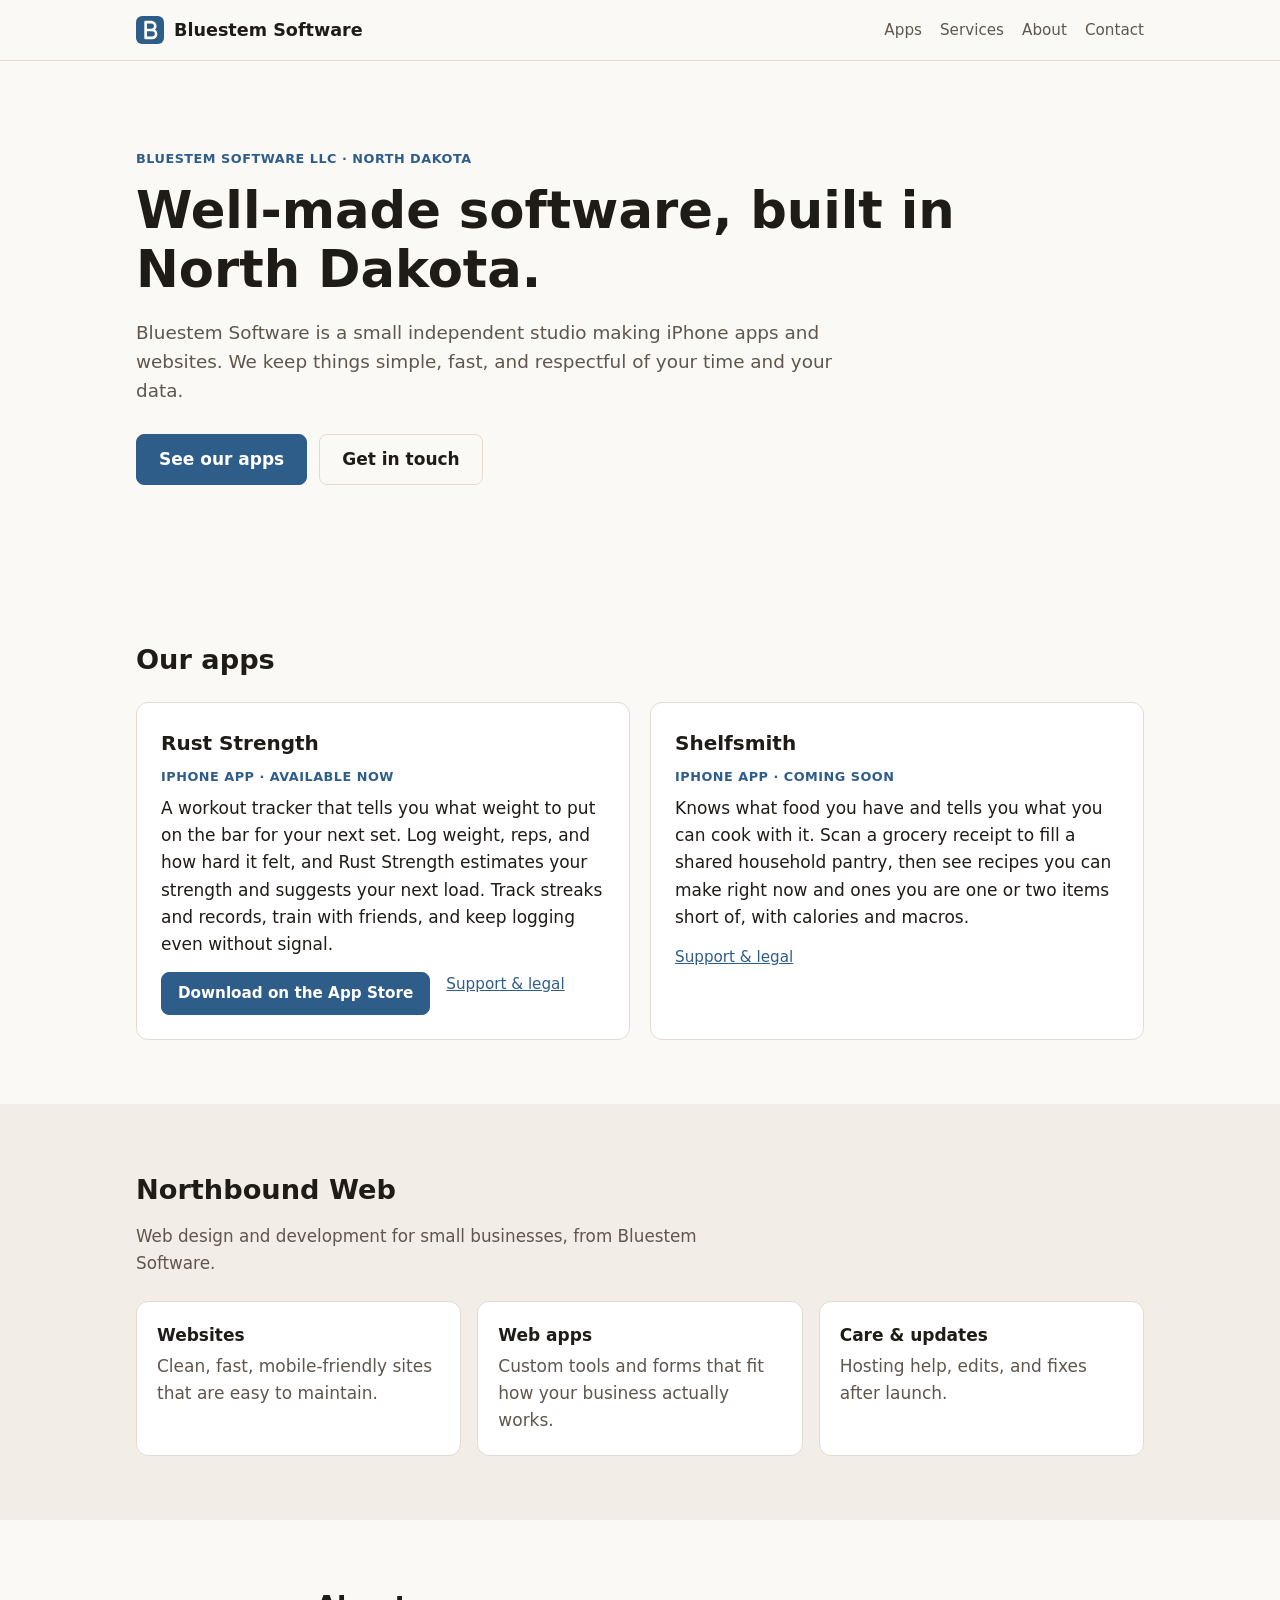
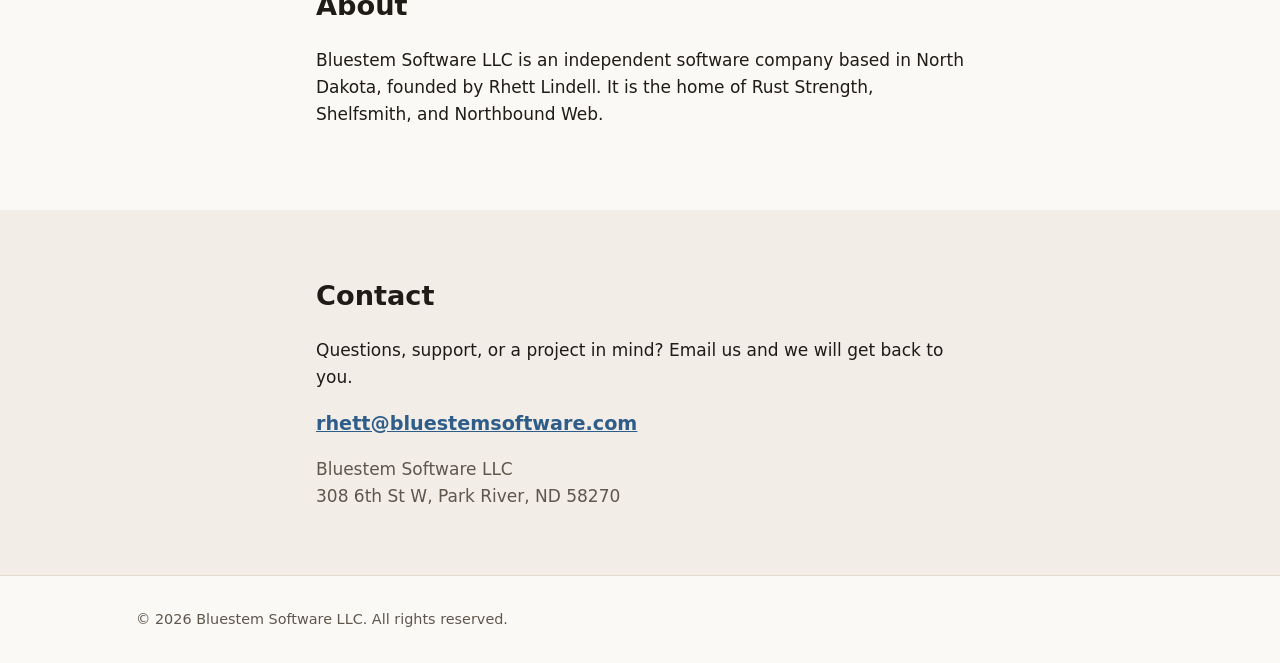
==== index.html @ 9dc3b419 "Correct ZIP code to 58270 Co-Authored-By: Claude Sonnet 5.5 <noreply@anthropic.com>" ====
<!doctype html>
<html lang="en">
<head>
  <meta charset="utf-8">
  <meta name="viewport" content="width=device-width, initial-scale=1">
  <title>Bluestem Software</title>
  <meta name="description" content="Bluestem Software LLC builds apps and web experiences: Rust Strength, Shelfsmith, and Northbound Web.">
  <link rel="icon" href="favicon.svg" type="image/svg+xml">
  <link rel="stylesheet" href="styles.css">
</head>
<body>
  <header class="site-header">
    <div class="wrap bar">
      <a class="brand" href="#top" aria-label="Bluestem Software home">
        <img src="favicon.svg" alt="" width="28" height="28">
        <span>Bluestem Software</span>
      </a>
      <nav aria-label="Primary">
        <a href="#apps">Apps</a>
        <a href="#services">Services</a>
        <a href="#about">About</a>
        <a href="#contact">Contact</a>
      </nav>
    </div>
  </header>

  <main id="top">
    <section class="hero">
      <div class="wrap">
        <p class="eyebrow">Bluestem Software LLC &middot; North Dakota</p>
        <h1>Well-made software, built in North Dakota.</h1>
        <p class="lead">Bluestem Software is a small independent studio making iPhone apps and websites. We keep things simple, fast, and respectful of your time and your data.</p>
        <p class="cta">
          <a class="btn primary" href="#apps">See our apps</a>
          <a class="btn" href="#contact">Get in touch</a>
        </p>
      </div>
    </section>

    <section id="apps" class="section">
      <div class="wrap">
        <h2>Our apps</h2>
        <div class="cards">
          <article class="card">
            <h3>Rust Strength</h3>
            <p class="tag">iPhone app &middot; Available now</p>
            <p>A workout tracker that tells you what weight to put on the bar for your next set. Log weight, reps, and how hard it felt, and Rust Strength estimates your strength and suggests your next load. Track streaks and records, train with friends, and keep logging even without signal.</p>
            <ul class="links">
              <li><a class="btn primary" href="https://apps.apple.com/us/app/rust-strength/id6811736131">Download on the App Store</a></li>
              <li><a href="https://lindellrhett-gif.github.io/rust-strength/">Support &amp; legal</a></li>
            </ul>
          </article>
          <article class="card">
            <h3>Shelfsmith</h3>
            <p class="tag">iPhone app &middot; Coming soon</p>
            <p>Knows what food you have and tells you what you can cook with it. Scan a grocery receipt to fill a shared household pantry, then see recipes you can make right now and ones you are one or two items short of, with calories and macros.</p>
            <ul class="links">
              <li><a href="https://lindellrhett-gif.github.io/shelfsmith/site/">Support &amp; legal</a></li>
            </ul>
          </article>
        </div>
      </div>
    </section>

    <section id="services" class="section alt">
      <div class="wrap">
        <h2>Northbound Web</h2>
        <p class="lead small">Web design and development for small businesses, from Bluestem Software.</p>
        <ul class="features">
          <li><strong>Websites</strong> Clean, fast, mobile-friendly sites that are easy to maintain.</li>
          <li><strong>Web apps</strong> Custom tools and forms that fit how your business actually works.</li>
          <li><strong>Care &amp; updates</strong> Hosting help, edits, and fixes after launch.</li>
        </ul>
      </div>
    </section>

    <section id="about" class="section">
      <div class="wrap narrow">
        <h2>About</h2>
        <p>Bluestem Software LLC is an independent software company based in North Dakota, founded by Rhett Lindell. It is the home of Rust Strength, Shelfsmith, and Northbound Web.</p>
      </div>
    </section>

    <section id="contact" class="section alt">
      <div class="wrap narrow">
        <h2>Contact</h2>
        <p>Questions, support, or a project in mind? Email us and we will get back to you.</p>
        <p><a class="mail" href="mailto:rhett@bluestemsoftware.com">rhett@bluestemsoftware.com</a></p>
        <address>Bluestem Software LLC<br>308 6th St W, Park River, ND 58270</address>
      </div>
    </section>
  </main>

  <footer class="site-footer">
    <div class="wrap">
      <p>&copy; <span id="year">2026</span> Bluestem Software LLC. All rights reserved.</p>
    </div>
  </footer>
  <script>document.getElementById('year').textContent = new Date().getFullYear();</script>
</body>
</html>
---- styles.css ----
:root {
  --bg: #fbf9f6;
  --bg-alt: #f2ede6;
  --text: #1f1b17;
  --muted: #5f564d;
  --accent: #2f5d8a;
  --accent-dark: #1f4468;
  --card: #ffffff;
  --border: #e3dbd0;
}
@media (prefers-color-scheme: dark) {
  :root {
    --bg: #15120f;
    --bg-alt: #1d1915;
    --text: #f1ebe3;
    --muted: #b3a89b;
    --accent: #6fa8dc;
    --accent-dark: #9cc3ea;
    --card: #221d18;
    --border: #3a322a;
  }
}

* { box-sizing: border-box; }
html { scroll-behavior: smooth; }
body {
  margin: 0;
  background: var(--bg);
  color: var(--text);
  font: 17px/1.6 system-ui, -apple-system, "Segoe UI", Roboto, sans-serif;
}
a { color: var(--accent); }
a:hover { color: var(--accent-dark); }
.wrap { max-width: 1040px; margin: 0 auto; padding: 0 16px; }
.narrow { max-width: 680px; }

.site-header {
  position: sticky; top: 0; z-index: 10;
  background: var(--bg); border-bottom: 1px solid var(--border);
}
.bar { display: flex; align-items: center; justify-content: space-between; min-height: 60px; gap: 12px; flex-wrap: wrap; }
.brand { display: flex; align-items: center; gap: 10px; font-weight: 700; font-size: 1.1rem; color: var(--text); text-decoration: none; }
nav { display: flex; gap: 18px; }
nav a { color: var(--muted); text-decoration: none; font-size: 0.95rem; }
nav a:hover { color: var(--accent); }

.hero { padding: 88px 0 72px; }
.eyebrow { color: var(--accent); font-weight: 600; letter-spacing: 0.04em; text-transform: uppercase; font-size: 0.8rem; margin: 0 0 12px; }
h1 { font-size: clamp(2rem, 5vw, 3.2rem); line-height: 1.15; margin: 0 0 18px; max-width: 18em; }
h2 { font-size: 1.7rem; margin: 0 0 20px; }
h3 { margin: 0; font-size: 1.25rem; }
.lead { font-size: 1.15rem; color: var(--muted); max-width: 38em; }
.lead.small { font-size: 1.05rem; margin-top: -8px; }
.cta { margin-top: 28px; display: flex; gap: 12px; flex-wrap: wrap; }
.btn {
  display: inline-block; padding: 11px 22px; border-radius: 8px;
  border: 1px solid var(--border); color: var(--text); text-decoration: none; font-weight: 600;
}
.btn:hover { border-color: var(--accent); color: var(--accent); }
.btn.primary { background: var(--accent); border-color: var(--accent); color: #fff; }
.btn.primary:hover { background: var(--accent-dark); border-color: var(--accent-dark); color: #fff; }

.section { padding: 64px 0; }
.section.alt { background: var(--bg-alt); }

.cards { display: grid; gap: 20px; grid-template-columns: repeat(auto-fit, minmax(min(280px, 100%), 1fr)); }
.card { background: var(--card); border: 1px solid var(--border); border-radius: 12px; padding: 24px; }
.card p { margin: 8px 0; }
.tag { color: var(--accent); font-size: 0.8rem; font-weight: 600; text-transform: uppercase; letter-spacing: 0.04em; }
.links { list-style: none; padding: 0; margin: 14px 0 0; display: flex; gap: 16px; flex-wrap: wrap; font-size: 0.95rem; }

.features { list-style: none; padding: 0; margin: 24px 0 0; display: grid; gap: 16px; grid-template-columns: repeat(auto-fit, minmax(min(240px, 100%), 1fr)); }
.features li { background: var(--card); border: 1px solid var(--border); border-radius: 12px; padding: 20px; color: var(--muted); }
.features strong { display: block; color: var(--text); margin-bottom: 4px; }

.mail { font-size: 1.2rem; font-weight: 600; }
address { font-style: normal; color: var(--muted); margin-top: 16px; }

.site-footer { border-top: 1px solid var(--border); padding: 28px 0; color: var(--muted); font-size: 0.9rem; }
.site-footer p { margin: 4px 0; }

@media (max-width: 520px) {
  .hero { padding: 56px 0 48px; }
  .section { padding: 48px 0; }
  nav { gap: 14px; }
}

.links .btn { padding: 8px 16px; font-size: 0.95rem; }
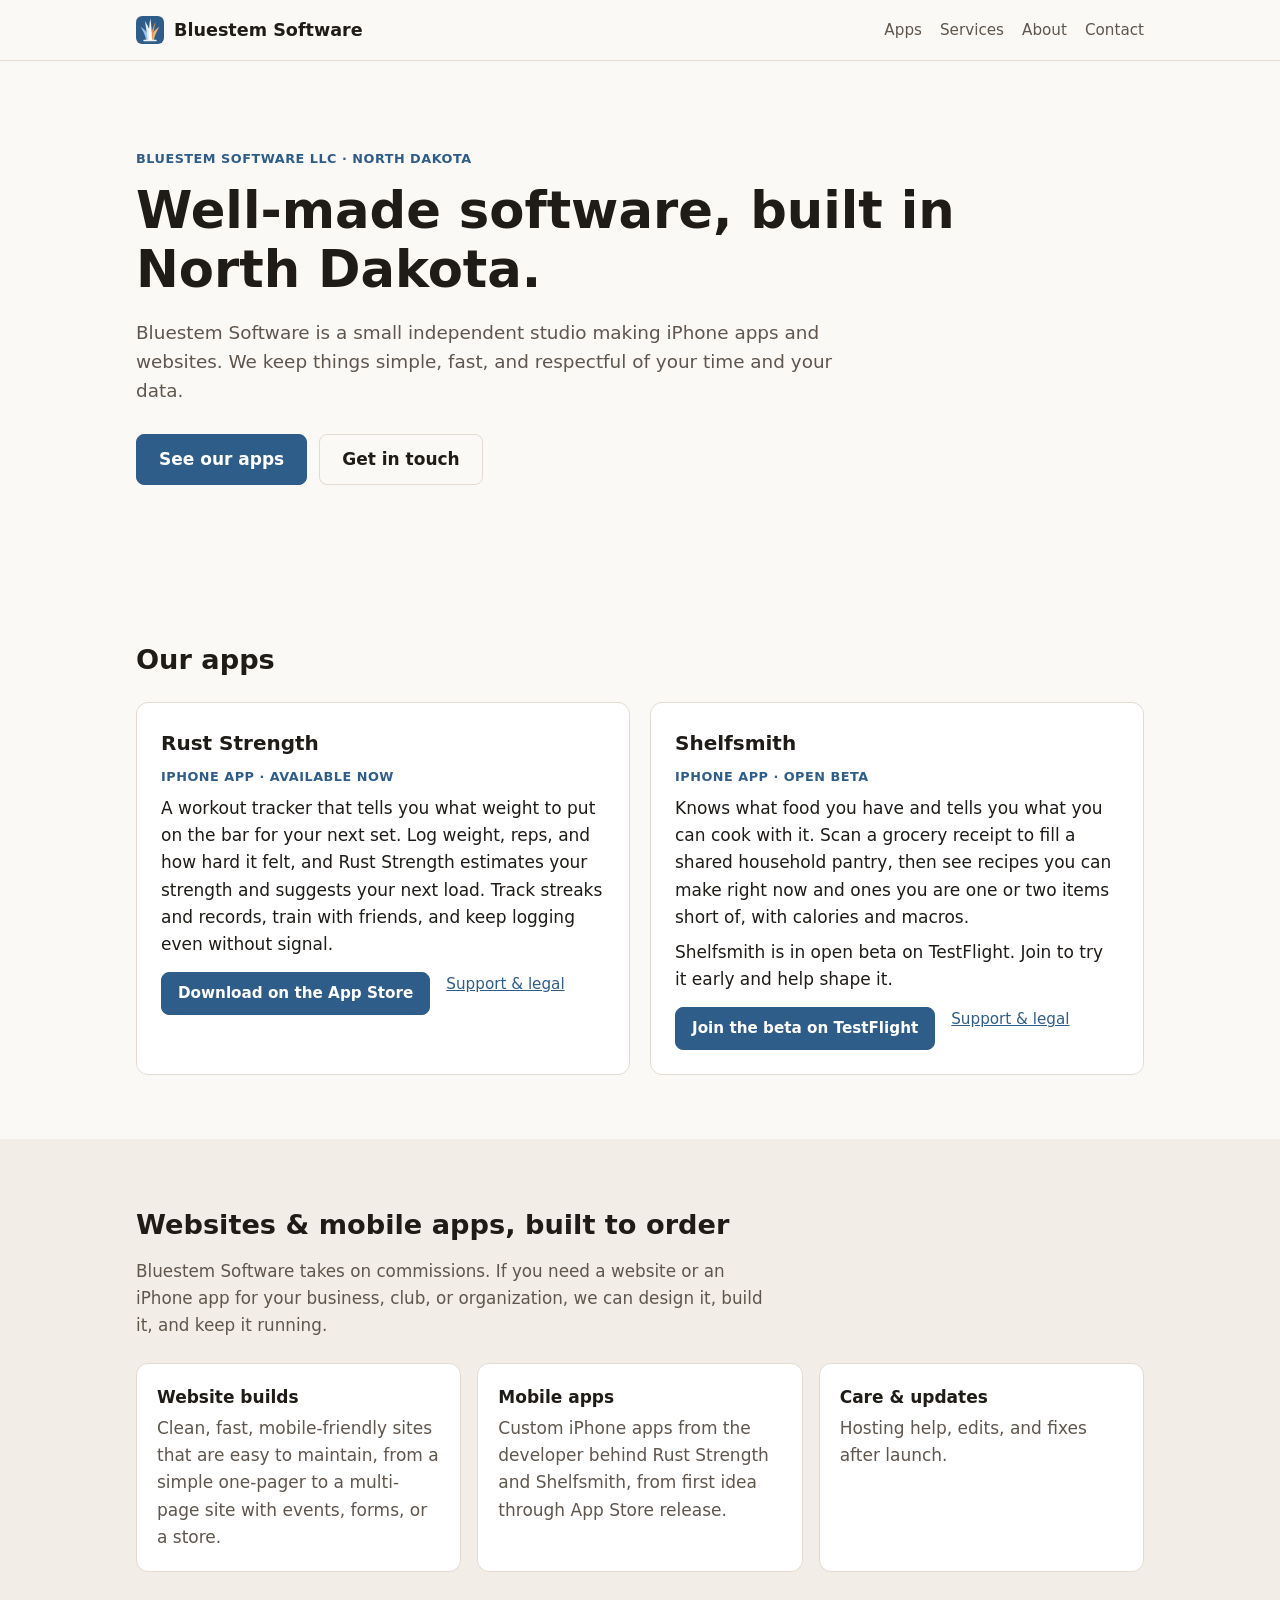
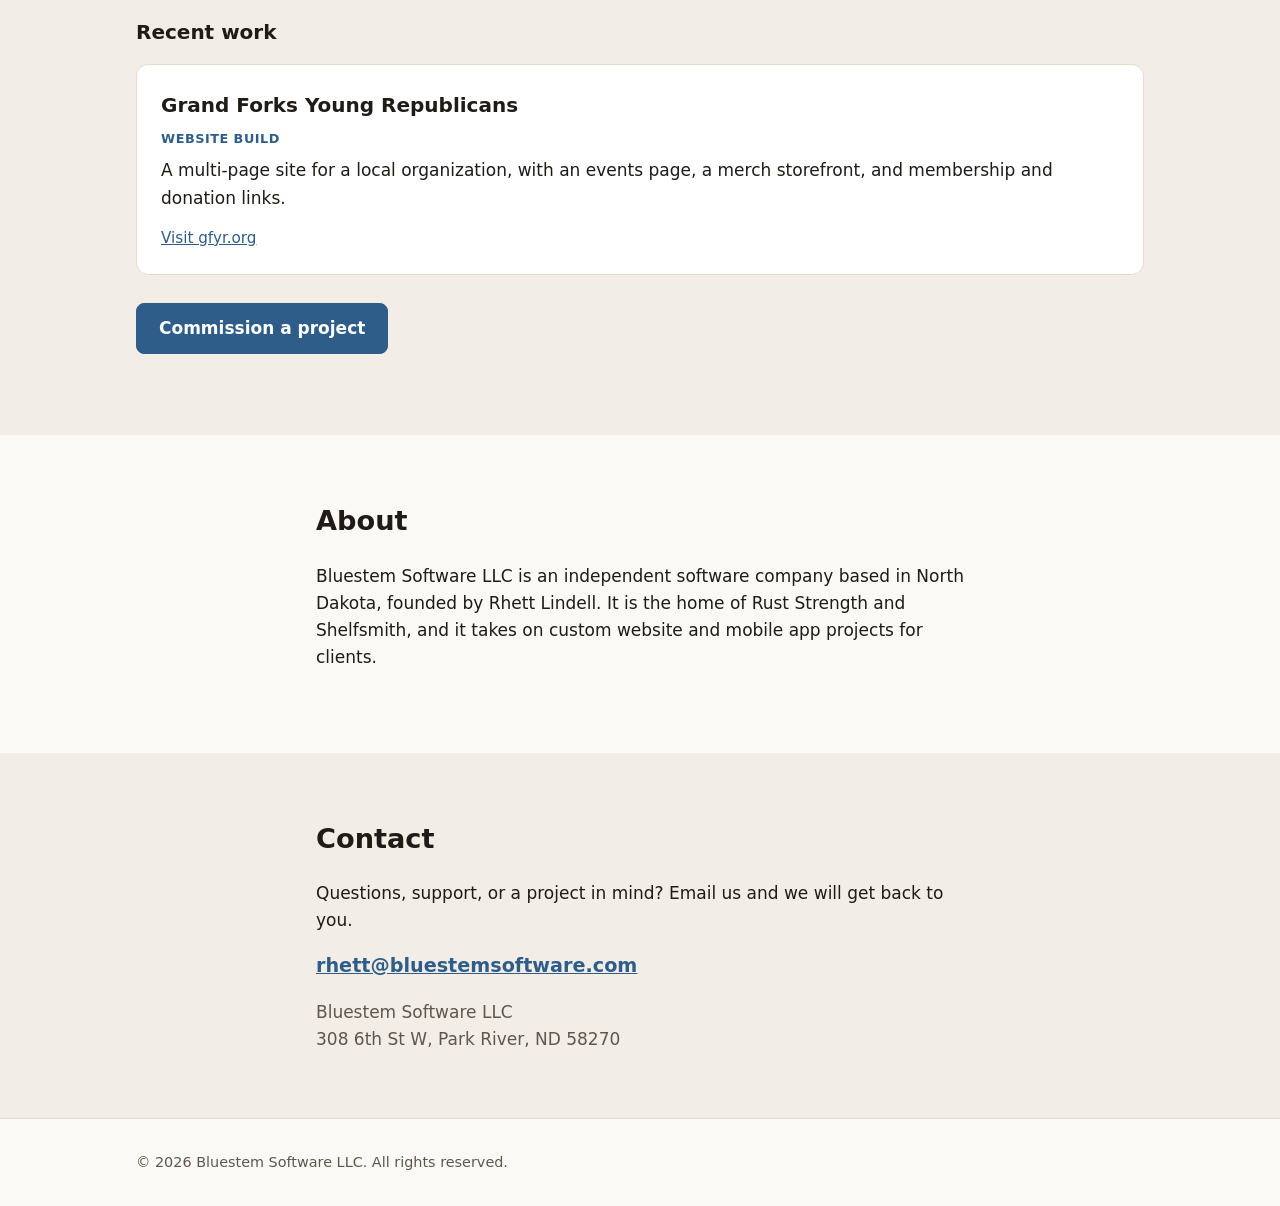
==== commit d9810291: "Add Shelfsmith TestFlight link, replace Northbound Web with website/app commission section" ====
--- a/index.html
+++ b/index.html
@@ -4,7 +4,7 @@
   <meta charset="utf-8">
   <meta name="viewport" content="width=device-width, initial-scale=1">
   <title>Bluestem Software</title>
-  <meta name="description" content="Bluestem Software LLC builds apps and web experiences: Rust Strength, Shelfsmith, and Northbound Web.">
+  <meta name="description" content="Bluestem Software LLC builds iPhone apps and websites: Rust Strength, Shelfsmith, and custom websites and mobile apps for clients.">
   <link rel="icon" href="favicon.svg" type="image/svg+xml">
   <link rel="stylesheet" href="styles.css">
 </head>
@@ -52,9 +52,11 @@
           </article>
           <article class="card">
             <h3>Shelfsmith</h3>
-            <p class="tag">iPhone app &middot; Coming soon</p>
+            <p class="tag">iPhone app &middot; Open beta</p>
             <p>Knows what food you have and tells you what you can cook with it. Scan a grocery receipt to fill a shared household pantry, then see recipes you can make right now and ones you are one or two items short of, with calories and macros.</p>
+            <p>Shelfsmith is in open beta on TestFlight. Join to try it early and help shape it.</p>
             <ul class="links">
+              <li><a class="btn primary" href="https://testflight.apple.com/join/tEdnNdDY">Join the beta on TestFlight</a></li>
               <li><a href="https://lindellrhett-gif.github.io/shelfsmith/site/">Support &amp; legal</a></li>
             </ul>
           </article>
@@ -64,20 +66,34 @@
 
     <section id="services" class="section alt">
       <div class="wrap">
-        <h2>Northbound Web</h2>
-        <p class="lead small">Web design and development for small businesses, from Bluestem Software.</p>
+        <h2>Websites &amp; mobile apps, built to order</h2>
+        <p class="lead small">Bluestem Software takes on commissions. If you need a website or an iPhone app for your business, club, or organization, we can design it, build it, and keep it running.</p>
         <ul class="features">
-          <li><strong>Websites</strong> Clean, fast, mobile-friendly sites that are easy to maintain.</li>
-          <li><strong>Web apps</strong> Custom tools and forms that fit how your business actually works.</li>
+          <li><strong>Website builds</strong> Clean, fast, mobile-friendly sites that are easy to maintain, from a simple one-pager to a multi-page site with events, forms, or a store.</li>
+          <li><strong>Mobile apps</strong> Custom iPhone apps from the developer behind Rust Strength and Shelfsmith, from first idea through App Store release.</li>
           <li><strong>Care &amp; updates</strong> Hosting help, edits, and fixes after launch.</li>
         </ul>
+        <h3 class="subhead">Recent work</h3>
+        <div class="cards">
+          <article class="card">
+            <h3>Grand Forks Young Republicans</h3>
+            <p class="tag">Website build</p>
+            <p>A multi-page site for a local organization, with an events page, a merch storefront, and membership and donation links.</p>
+            <ul class="links">
+              <li><a href="https://gfyr.org">Visit gfyr.org</a></li>
+            </ul>
+          </article>
+        </div>
+        <p class="cta">
+          <a class="btn primary" href="mailto:rhett@bluestemsoftware.com?subject=Project%20inquiry">Commission a project</a>
+        </p>
       </div>
     </section>
 
     <section id="about" class="section">
       <div class="wrap narrow">
         <h2>About</h2>
-        <p>Bluestem Software LLC is an independent software company based in North Dakota, founded by Rhett Lindell. It is the home of Rust Strength, Shelfsmith, and Northbound Web.</p>
+        <p>Bluestem Software LLC is an independent software company based in North Dakota, founded by Rhett Lindell. It is the home of Rust Strength and Shelfsmith, and it takes on custom website and mobile app projects for clients.</p>
       </div>
     </section>
 
--- a/styles.css
+++ b/styles.css
@@ -73,6 +73,8 @@
 .features li { background: var(--card); border: 1px solid var(--border); border-radius: 12px; padding: 20px; color: var(--muted); }
 .features strong { display: block; color: var(--text); margin-bottom: 4px; }
 
+.subhead { margin: 44px 0 16px; }
+
 .mail { font-size: 1.2rem; font-weight: 600; }
 address { font-style: normal; color: var(--muted); margin-top: 16px; }
 
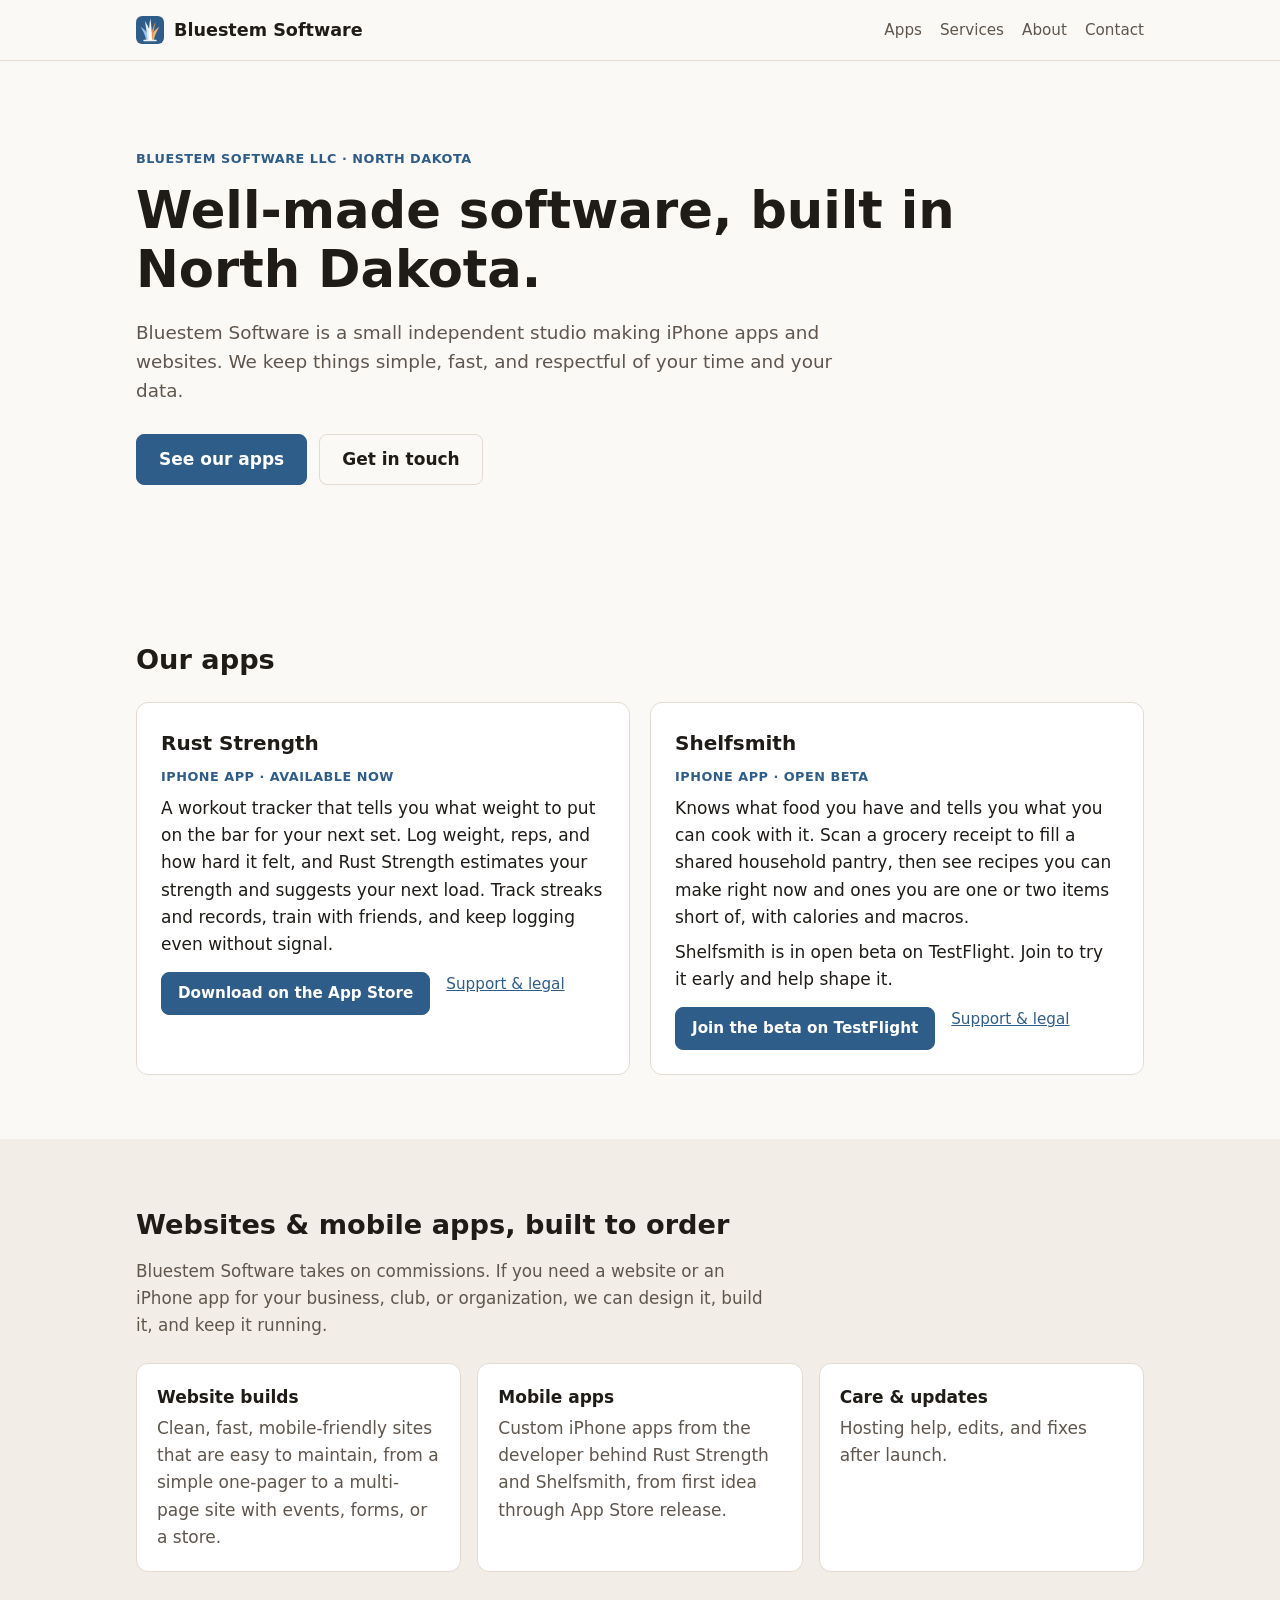
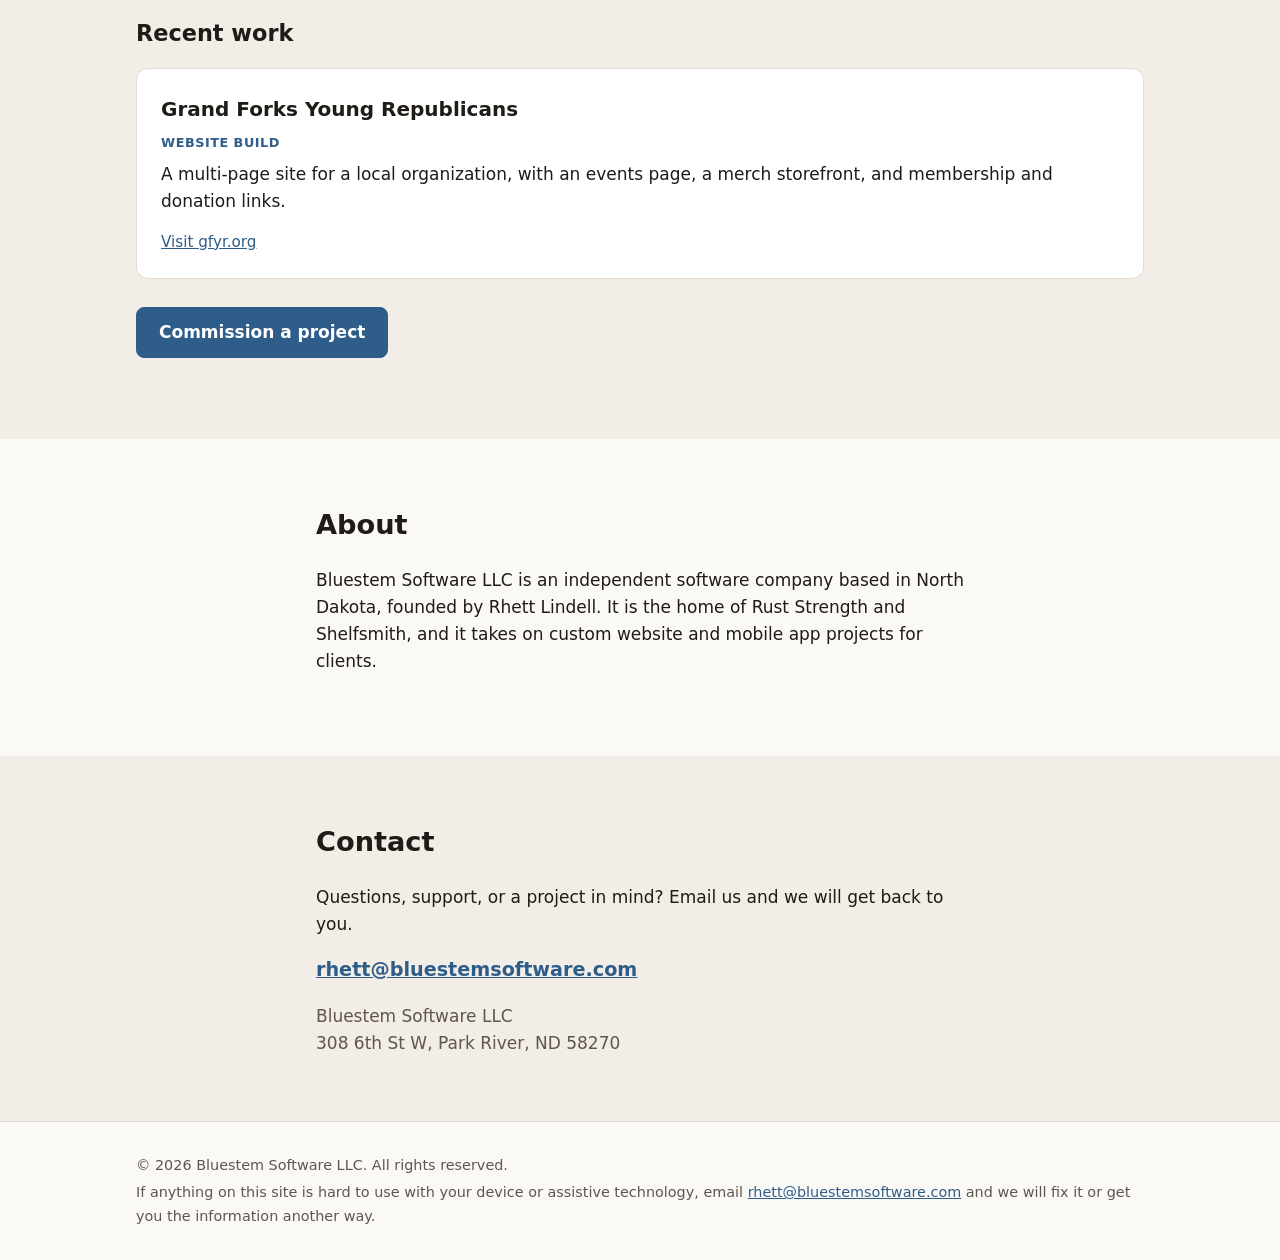
==== commit 084a2157: "Accessibility pass: dark-mode button contrast, skip link, focus styles, heading order, link context," ====
--- a/index.html
+++ b/index.html
@@ -9,6 +9,7 @@
   <link rel="stylesheet" href="styles.css">
 </head>
 <body>
+  <a class="skip-link" href="#top">Skip to main content</a>
   <header class="site-header">
     <div class="wrap bar">
       <a class="brand" href="#top" aria-label="Bluestem Software home">
@@ -47,7 +48,7 @@
             <p>A workout tracker that tells you what weight to put on the bar for your next set. Log weight, reps, and how hard it felt, and Rust Strength estimates your strength and suggests your next load. Track streaks and records, train with friends, and keep logging even without signal.</p>
             <ul class="links">
               <li><a class="btn primary" href="https://apps.apple.com/us/app/rust-strength/id6811736131">Download on the App Store</a></li>
-              <li><a href="https://lindellrhett-gif.github.io/rust-strength/">Support &amp; legal</a></li>
+              <li><a href="https://lindellrhett-gif.github.io/rust-strength/">Support &amp; legal<span class="sr-only"> for Rust Strength</span></a></li>
             </ul>
           </article>
           <article class="card">
@@ -57,7 +58,7 @@
             <p>Shelfsmith is in open beta on TestFlight. Join to try it early and help shape it.</p>
             <ul class="links">
               <li><a class="btn primary" href="https://testflight.apple.com/join/tEdnNdDY">Join the beta on TestFlight</a></li>
-              <li><a href="https://lindellrhett-gif.github.io/shelfsmith/site/">Support &amp; legal</a></li>
+              <li><a href="https://lindellrhett-gif.github.io/shelfsmith/site/">Support &amp; legal<span class="sr-only"> for Shelfsmith</span></a></li>
             </ul>
           </article>
         </div>
@@ -76,7 +77,7 @@
         <h3 class="subhead">Recent work</h3>
         <div class="cards">
           <article class="card">
-            <h3>Grand Forks Young Republicans</h3>
+            <h4>Grand Forks Young Republicans</h4>
             <p class="tag">Website build</p>
             <p>A multi-page site for a local organization, with an events page, a merch storefront, and membership and donation links.</p>
             <ul class="links">
@@ -110,6 +111,7 @@
   <footer class="site-footer">
     <div class="wrap">
       <p>&copy; <span id="year">2026</span> Bluestem Software LLC. All rights reserved.</p>
+      <p>If anything on this site is hard to use with your device or assistive technology, email <a href="mailto:rhett@bluestemsoftware.com?subject=Website%20accessibility">rhett@bluestemsoftware.com</a> and we will fix it or get you the information another way.</p>
     </div>
   </footer>
   <script>document.getElementById('year').textContent = new Date().getFullYear();</script>
--- a/styles.css
+++ b/styles.css
@@ -48,7 +48,7 @@
 .eyebrow { color: var(--accent); font-weight: 600; letter-spacing: 0.04em; text-transform: uppercase; font-size: 0.8rem; margin: 0 0 12px; }
 h1 { font-size: clamp(2rem, 5vw, 3.2rem); line-height: 1.15; margin: 0 0 18px; max-width: 18em; }
 h2 { font-size: 1.7rem; margin: 0 0 20px; }
-h3 { margin: 0; font-size: 1.25rem; }
+h3, h4 { margin: 0; font-size: 1.25rem; }
 .lead { font-size: 1.15rem; color: var(--muted); max-width: 38em; }
 .lead.small { font-size: 1.05rem; margin-top: -8px; }
 .cta { margin-top: 28px; display: flex; gap: 12px; flex-wrap: wrap; }
@@ -59,6 +59,24 @@
 .btn:hover { border-color: var(--accent); color: var(--accent); }
 .btn.primary { background: var(--accent); border-color: var(--accent); color: #fff; }
 .btn.primary:hover { background: var(--accent-dark); border-color: var(--accent-dark); color: #fff; }
+@media (prefers-color-scheme: dark) {
+  .btn.primary, .btn.primary:hover { color: #15120f; }
+}
+
+:focus-visible { outline: 3px solid var(--accent); outline-offset: 3px; border-radius: 4px; }
+.skip-link {
+  position: absolute; left: 8px; top: -60px; z-index: 20;
+  background: var(--card); color: var(--text); border: 2px solid var(--accent);
+  padding: 8px 14px; border-radius: 8px; font-weight: 600; text-decoration: none;
+}
+.skip-link:focus { top: 8px; }
+.sr-only {
+  position: absolute; width: 1px; height: 1px; margin: -1px; padding: 0;
+  overflow: hidden; clip: rect(0, 0, 0, 0); white-space: nowrap; border: 0;
+}
+@media (prefers-reduced-motion: reduce) {
+  html { scroll-behavior: auto; }
+}
 
 .section { padding: 64px 0; }
 .section.alt { background: var(--bg-alt); }
@@ -73,7 +91,7 @@
 .features li { background: var(--card); border: 1px solid var(--border); border-radius: 12px; padding: 20px; color: var(--muted); }
 .features strong { display: block; color: var(--text); margin-bottom: 4px; }
 
-.subhead { margin: 44px 0 16px; }
+.subhead { margin: 44px 0 16px; font-size: 1.4rem; }
 
 .mail { font-size: 1.2rem; font-weight: 600; }
 address { font-style: normal; color: var(--muted); margin-top: 16px; }
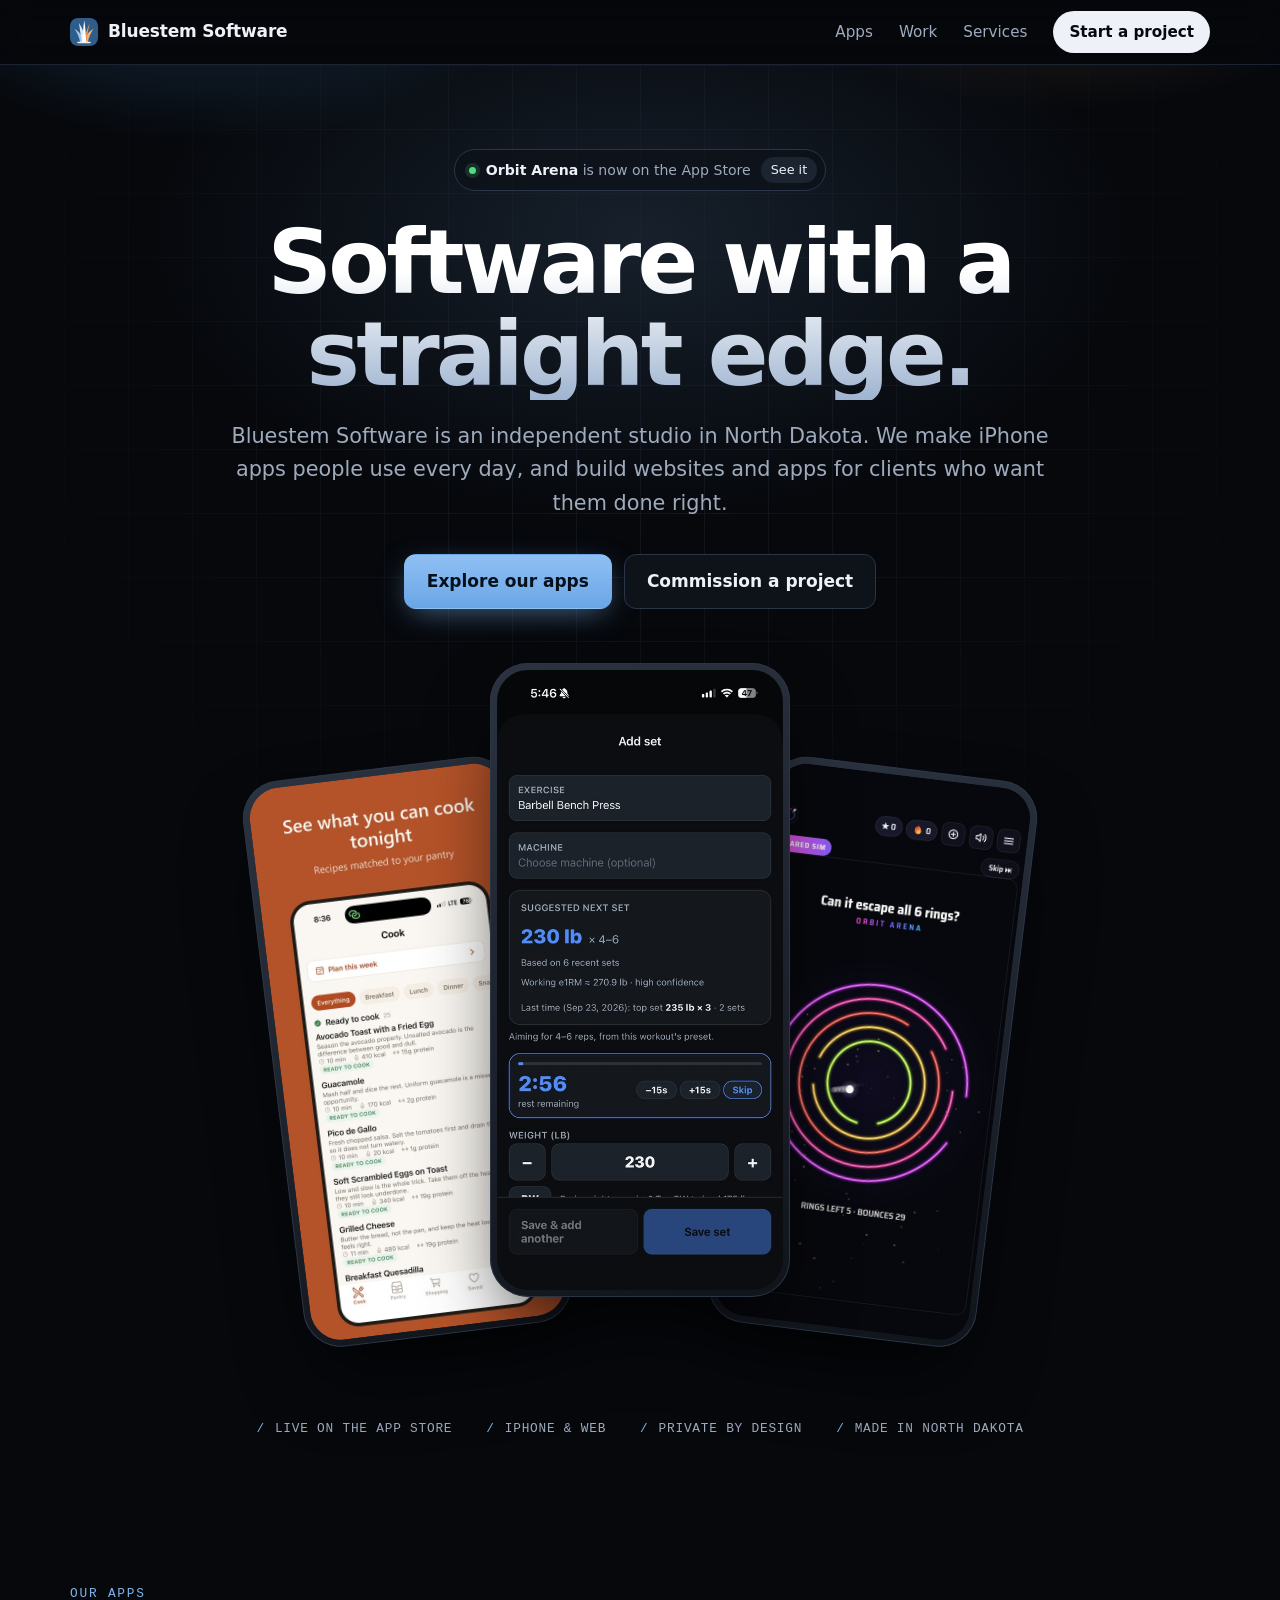
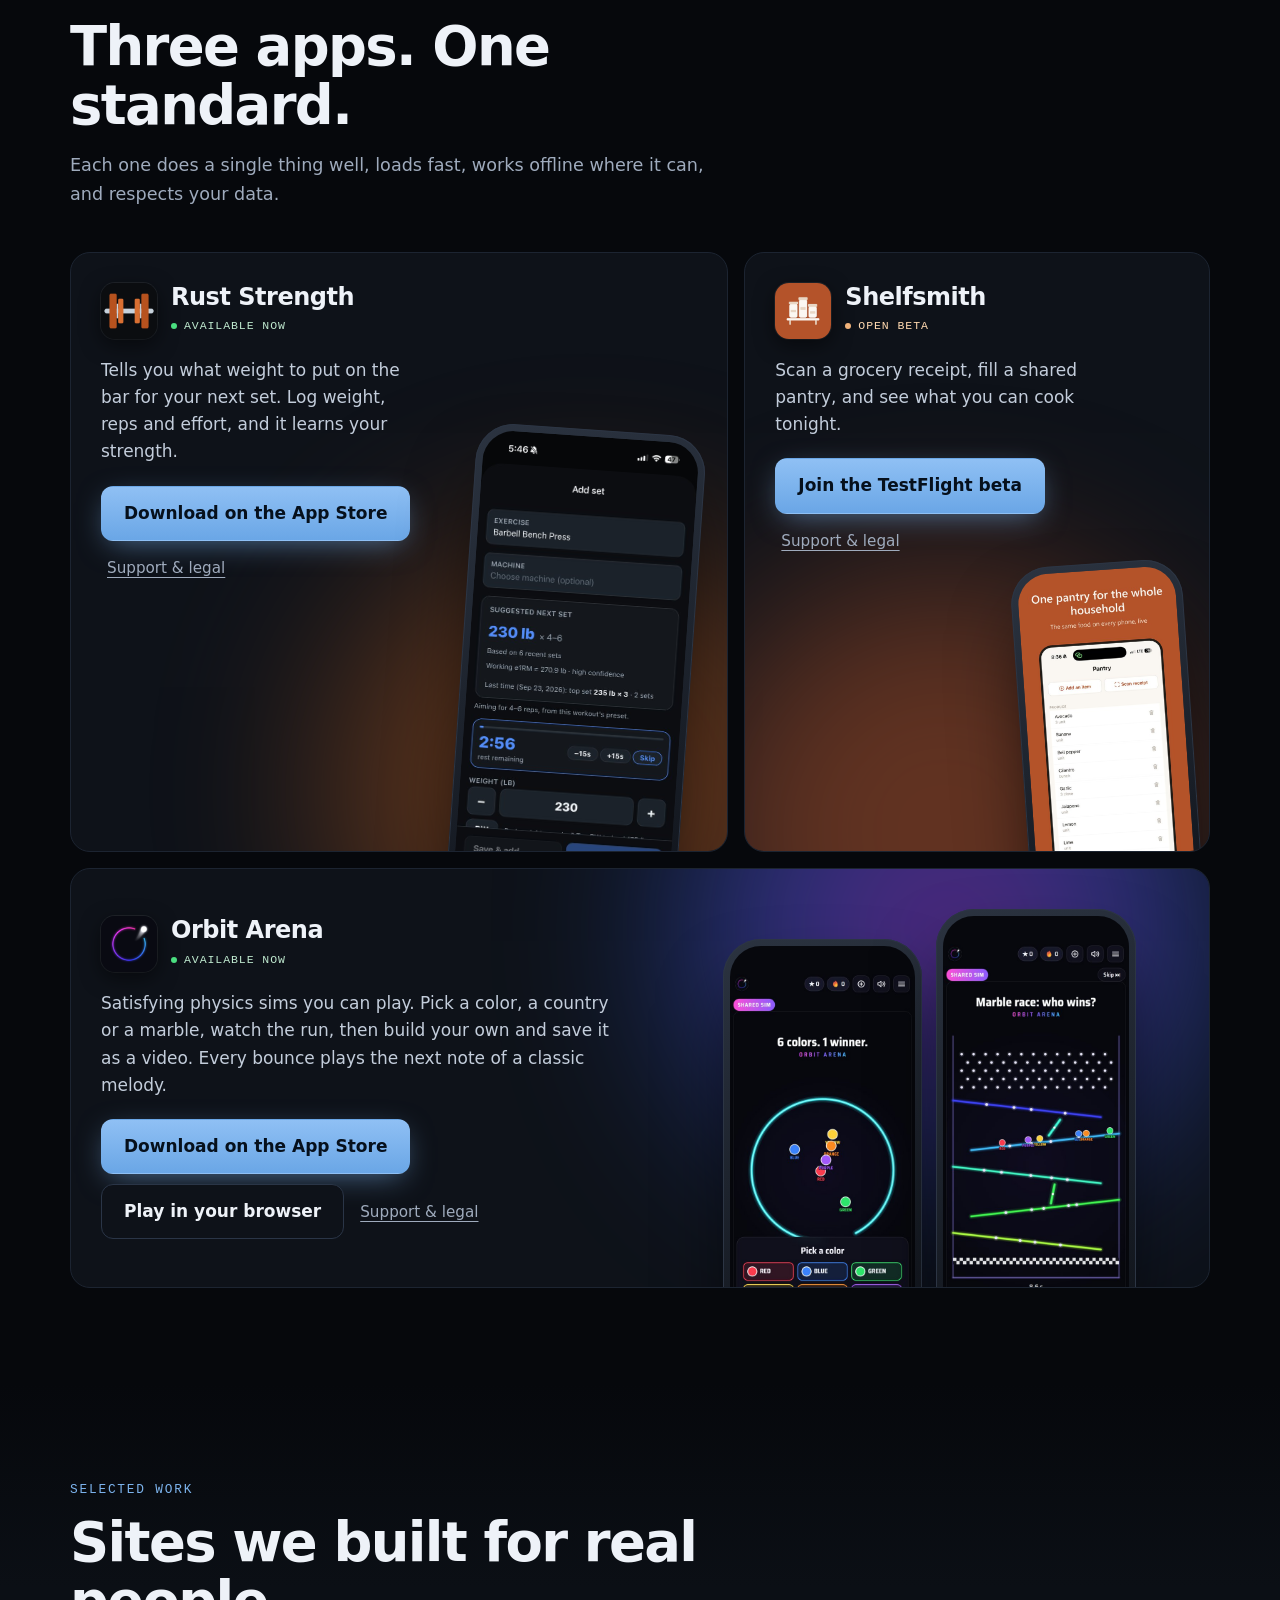
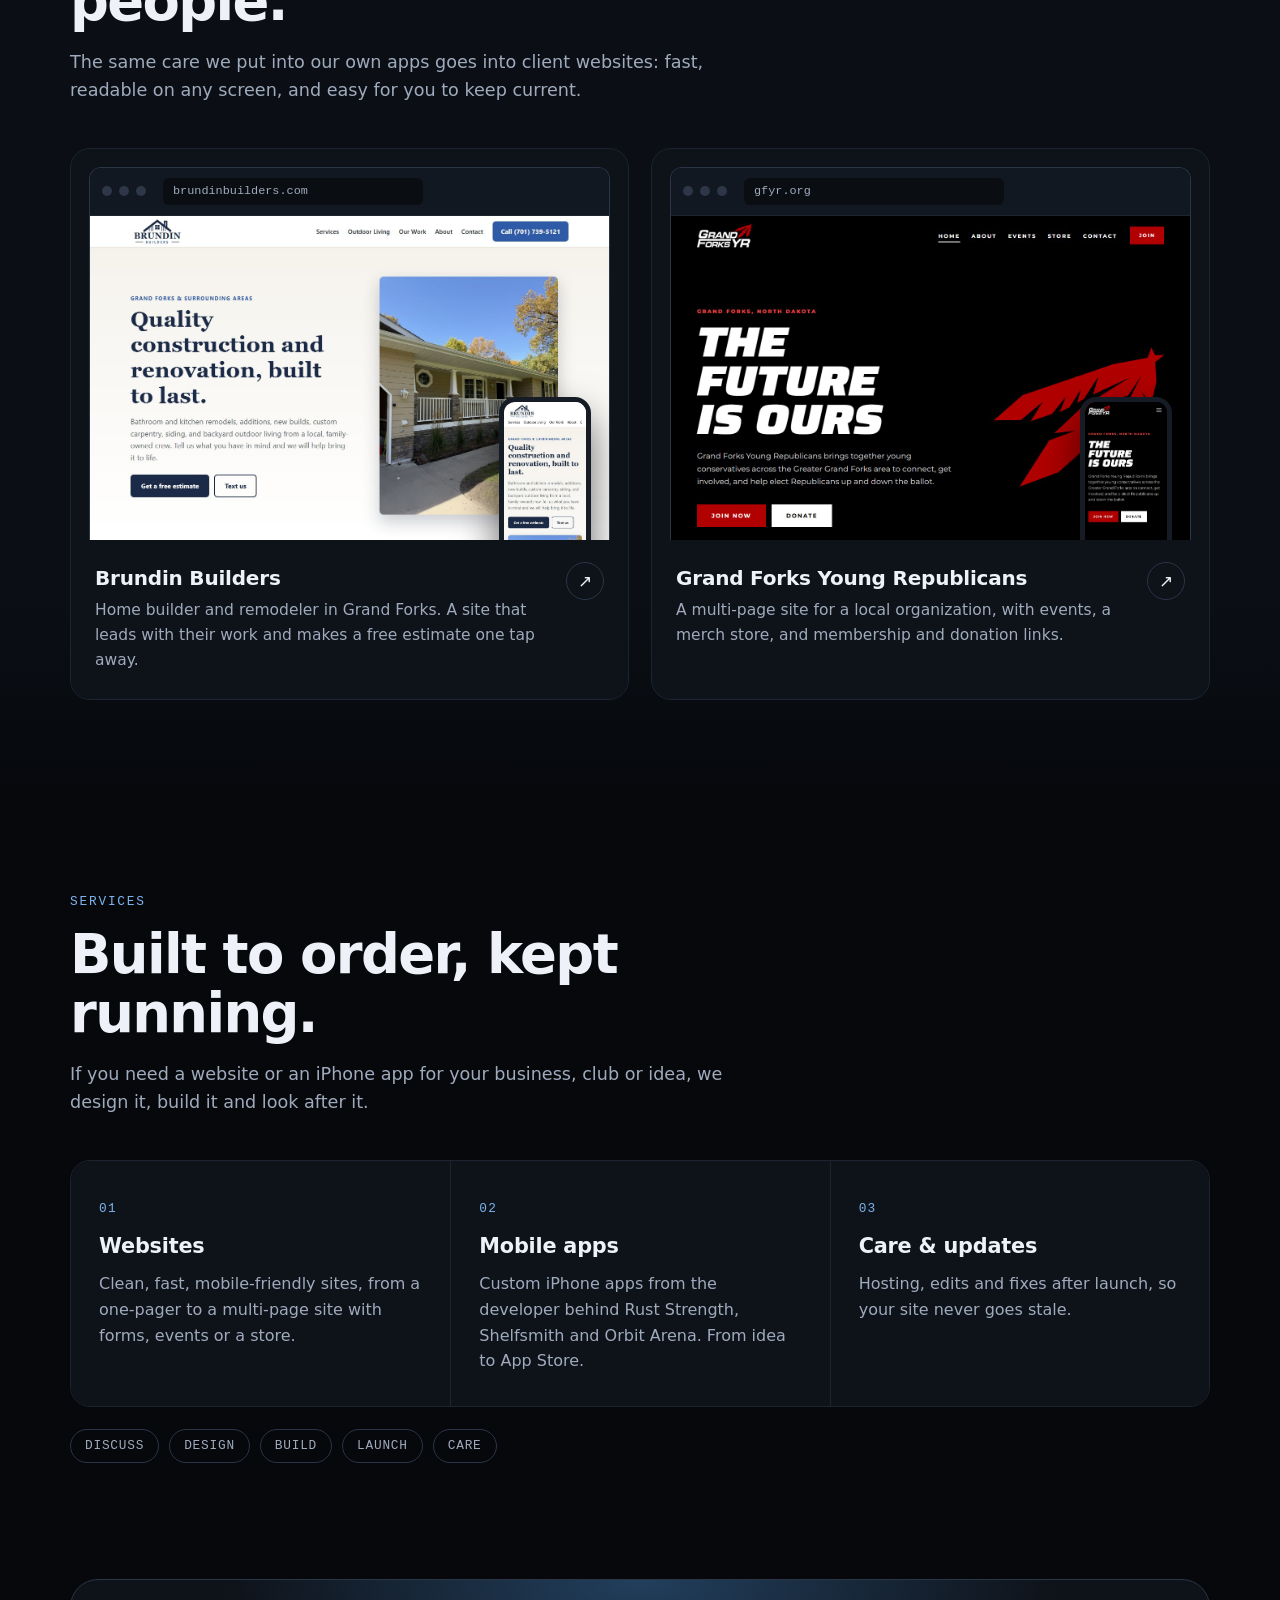
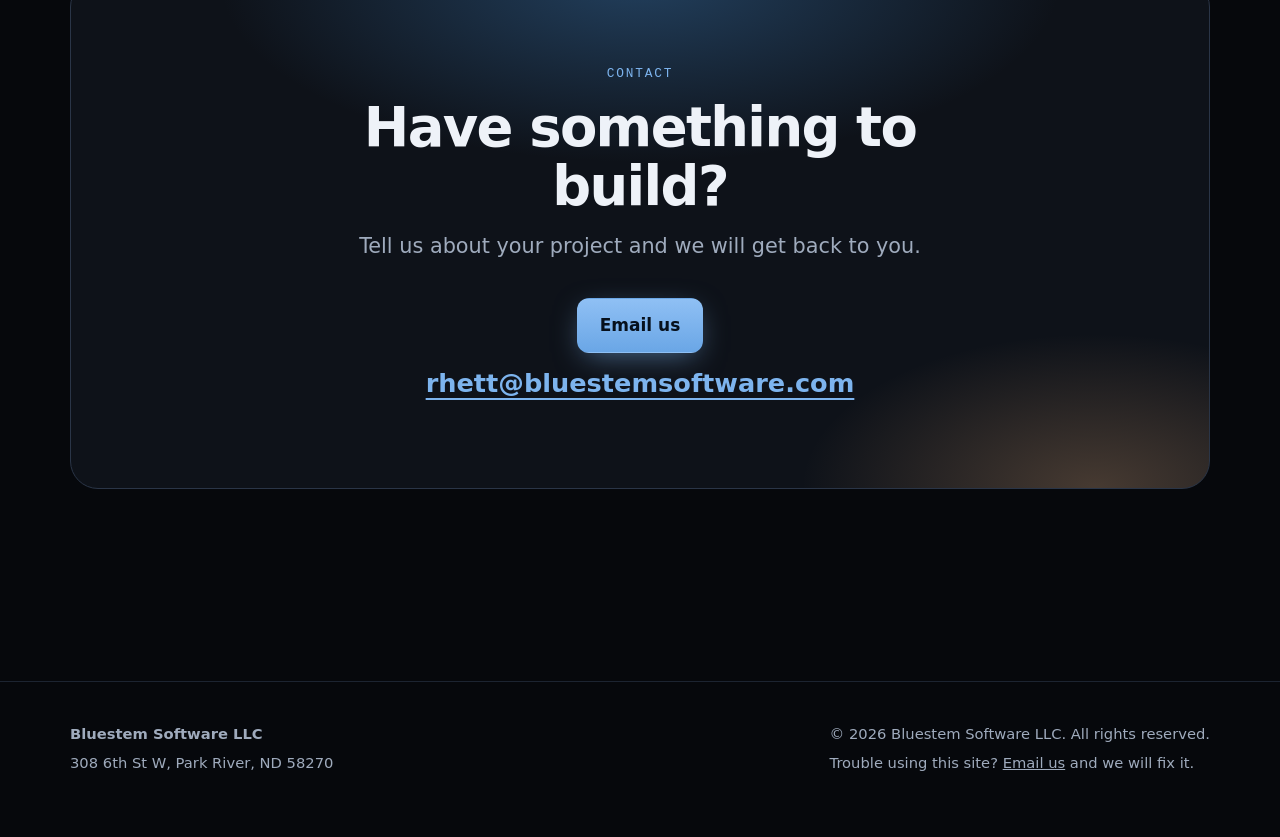
==== commit 76e8a08a: "Redesign: Midnight direction with app showcase (Rust Strength, Shelfsmith, Orbit Arena) and client w" ====
--- a/index.html
+++ b/index.html
@@ -4,116 +4,144 @@
   <meta charset="utf-8">
   <meta name="viewport" content="width=device-width, initial-scale=1">
   <title>Bluestem Software</title>
-  <meta name="description" content="Bluestem Software LLC builds iPhone apps and websites: Rust Strength, Shelfsmith, and custom websites and mobile apps for clients.">
+  <meta name="description" content="Bluestem Software LLC is an independent software studio in North Dakota. Rust Strength, Shelfsmith, Orbit Arena, and custom websites and apps for clients.">
   <link rel="icon" href="favicon.svg" type="image/svg+xml">
+  <link rel="canonical" href="https://bluestemsoftware.com/">
+  <meta property="og:type" content="website">
+  <meta property="og:title" content="Bluestem Software">
+  <meta property="og:description" content="Independent software studio in North Dakota. Rust Strength, Shelfsmith, Orbit Arena, and custom websites and apps for clients.">
+  <meta property="og:url" content="https://bluestemsoftware.com/">
+  <meta name="theme-color" content="#06080c">
   <link rel="stylesheet" href="styles.css">
 </head>
 <body>
-  <a class="skip-link" href="#top">Skip to main content</a>
-  <header class="site-header">
-    <div class="wrap bar">
-      <a class="brand" href="#top" aria-label="Bluestem Software home">
-        <img src="favicon.svg" alt="" width="28" height="28">
-        <span>Bluestem Software</span>
-      </a>
-      <nav aria-label="Primary">
-        <a href="#apps">Apps</a>
-        <a href="#services">Services</a>
-        <a href="#about">About</a>
-        <a href="#contact">Contact</a>
+  <a class="skip" href="#main">Skip to main content</a>
+  <header class="nav">
+    <div class="wrap">
+      <a class="brand" href="#top" aria-label="Bluestem Software home"><img src="favicon.svg" alt="" width="28" height="28"><span>Bluestem Software</span></a>
+      <nav class="links" aria-label="Primary">
+        <a href="#apps">Apps</a><a href="#work">Work</a><a href="#services">Services</a>
+        <a class="pill" href="#contact">Start a project</a>
       </nav>
     </div>
   </header>
 
-  <main id="top">
-    <section class="hero">
+  <main id="main">
+    <div class="hero" id="top">
       <div class="wrap">
-        <p class="eyebrow">Bluestem Software LLC &middot; North Dakota</p>
-        <h1>Well-made software, built in North Dakota.</h1>
-        <p class="lead">Bluestem Software is a small independent studio making iPhone apps and websites. We keep things simple, fast, and respectful of your time and your data.</p>
+        <a class="chip" href="#apps"><span class="dot"></span><span><b>Orbit Arena</b> is now on the App Store</span><span class="go">See it</span></a>
+        <h1>Software with a straight edge.</h1>
+        <p class="lead">Bluestem Software is an independent studio in North Dakota. We make iPhone apps people use every day, and build websites and apps for clients who want them done right.</p>
         <p class="cta">
-          <a class="btn primary" href="#apps">See our apps</a>
-          <a class="btn" href="#contact">Get in touch</a>
+          <a class="btn primary" href="#apps">Explore our apps</a>
+          <a class="btn" href="#contact">Commission a project</a>
         </p>
+        <div class="phones" aria-label="Screens from Shelfsmith, Rust Strength and Orbit Arena">
+          <div class="phone"><img src="assets/ss-cook.jpg" alt="Shelfsmith showing recipes you can cook tonight" width="520" height="1130"></div>
+          <div class="phone"><img src="assets/rs-suggestion.jpg" alt="Rust Strength suggesting 230 pounds for the next set" width="520" height="1127"></div>
+          <div class="phone"><img src="assets/oa-escape.jpg" alt="Orbit Arena glowing rings with a ball escaping" width="520" height="1130"></div>
+        </div>
       </div>
-    </section>
+      <div class="phones-fade"></div>
+      <div class="wrap trust"><span>Live on the App Store</span><span>iPhone &amp; web</span><span>Private by design</span><span>Made in North Dakota</span></div>
+    </div>
 
-    <section id="apps" class="section">
+    <section id="apps">
       <div class="wrap">
-        <h2>Our apps</h2>
-        <div class="cards">
-          <article class="card">
-            <h3>Rust Strength</h3>
-            <p class="tag">iPhone app &middot; Available now</p>
-            <p>A workout tracker that tells you what weight to put on the bar for your next set. Log weight, reps, and how hard it felt, and Rust Strength estimates your strength and suggests your next load. Track streaks and records, train with friends, and keep logging even without signal.</p>
-            <ul class="links">
-              <li><a class="btn primary" href="https://apps.apple.com/us/app/rust-strength/id6811736131">Download on the App Store</a></li>
-              <li><a href="https://lindellrhett-gif.github.io/rust-strength/">Support &amp; legal<span class="sr-only"> for Rust Strength</span></a></li>
-            </ul>
+        <p class="eyebrow">Our apps</p>
+        <h2>Three apps. One standard.</h2>
+        <p class="sub">Each one does a single thing well, loads fast, works offline where it can, and respects your data.</p>
+
+        <div class="bento">
+          <article class="tile t-rs">
+            <span class="glow"></span>
+            <div class="app-head"><img loading="lazy" decoding="async" src="assets/icon-rust-strength.png" alt="Rust Strength app icon" width="56" height="56"><div><h3>Rust Strength</h3><span class="status">Available now</span></div></div>
+            <p>Tells you what weight to put on the bar for your next set. Log weight, reps and effort, and it learns your strength.</p>
+            <div class="row"><a class="btn primary" href="https://apps.apple.com/us/app/rust-strength/id6811736131">Download on the App Store<span class="sr"> for Rust Strength</span></a><a class="ghost" href="https://lindellrhett-gif.github.io/rust-strength/">Support &amp; legal<span class="sr"> for Rust Strength</span></a></div>
+            <div class="phone shot"><img loading="lazy" decoding="async" src="assets/rs-suggestion.jpg" alt="" width="520" height="1127"></div>
           </article>
-          <article class="card">
-            <h3>Shelfsmith</h3>
-            <p class="tag">iPhone app &middot; Open beta</p>
-            <p>Knows what food you have and tells you what you can cook with it. Scan a grocery receipt to fill a shared household pantry, then see recipes you can make right now and ones you are one or two items short of, with calories and macros.</p>
-            <p>Shelfsmith is in open beta on TestFlight. Join to try it early and help shape it.</p>
-            <ul class="links">
-              <li><a class="btn primary" href="https://testflight.apple.com/join/tEdnNdDY">Join the beta on TestFlight</a></li>
-              <li><a href="https://lindellrhett-gif.github.io/shelfsmith/site/">Support &amp; legal<span class="sr-only"> for Shelfsmith</span></a></li>
-            </ul>
+
+          <article class="tile t-ss">
+            <span class="glow"></span>
+            <div class="app-head"><img loading="lazy" decoding="async" src="assets/icon-shelfsmith.png" alt="Shelfsmith app icon" width="56" height="56"><div><h3>Shelfsmith</h3><span class="status beta">Open beta</span></div></div>
+            <p>Scan a grocery receipt, fill a shared pantry, and see what you can cook tonight.</p>
+            <div class="row"><a class="btn primary" href="https://testflight.apple.com/join/tEdnNdDY">Join the TestFlight beta</a><a class="ghost" href="https://lindellrhett-gif.github.io/shelfsmith/site/">Support &amp; legal<span class="sr"> for Shelfsmith</span></a></div>
+            <div class="phone shot"><img loading="lazy" decoding="async" src="assets/ss-pantry.jpg" alt="" width="520" height="1130"></div>
+          </article>
+
+          <article class="tile t-oa">
+            <span class="glow"></span>
+            <div class="copy">
+              <div class="app-head"><img loading="lazy" decoding="async" src="assets/icon-orbit-arena.png" alt="Orbit Arena app icon" width="56" height="56"><div><h3>Orbit Arena</h3><span class="status">Available now</span></div></div>
+              <p>Satisfying physics sims you can play. Pick a color, a country or a marble, watch the run, then build your own and save it as a video. Every bounce plays the next note of a classic melody.</p>
+              <div class="row"><a class="btn primary" href="https://apps.apple.com/us/app/id6828600863">Download on the App Store<span class="sr"> for Orbit Arena</span></a><a class="btn" href="https://lindellrhett-gif.github.io/orbit-arena/">Play in your browser</a><a class="ghost" href="https://lindellrhett-gif.github.io/orbit-arena/support.html">Support &amp; legal<span class="sr"> for Orbit Arena</span></a></div>
+            </div>
+            <div class="shots">
+              <div class="phone"><img loading="lazy" decoding="async" src="assets/oa-pick.jpg" alt="Orbit Arena: pick a color before the run" width="520" height="1130"></div>
+              <div class="phone"><img loading="lazy" decoding="async" src="assets/oa-race.jpg" alt="Orbit Arena race" width="520" height="1130"></div>
+            </div>
           </article>
         </div>
       </div>
     </section>
 
-    <section id="services" class="section alt">
+    <section id="work" class="work">
       <div class="wrap">
-        <h2>Websites &amp; mobile apps, built to order</h2>
-        <p class="lead small">Bluestem Software takes on commissions. If you need a website or an iPhone app for your business, club, or organization, we can design it, build it, and keep it running.</p>
-        <ul class="features">
-          <li><strong>Website builds</strong> Clean, fast, mobile-friendly sites that are easy to maintain, from a simple one-pager to a multi-page site with events, forms, or a store.</li>
-          <li><strong>Mobile apps</strong> Custom iPhone apps from the developer behind Rust Strength and Shelfsmith, from first idea through App Store release.</li>
-          <li><strong>Care &amp; updates</strong> Hosting help, edits, and fixes after launch.</li>
-        </ul>
-        <h3 class="subhead">Recent work</h3>
-        <div class="cards">
-          <article class="card">
-            <h4>Grand Forks Young Republicans</h4>
-            <p class="tag">Website build</p>
-            <p>A multi-page site for a local organization, with an events page, a merch storefront, and membership and donation links.</p>
-            <ul class="links">
-              <li><a href="https://gfyr.org">Visit gfyr.org</a></li>
-            </ul>
-          </article>
+        <p class="eyebrow">Selected work</p>
+        <h2>Sites we built for real people.</h2>
+        <p class="sub">The same care we put into our own apps goes into client websites: fast, readable on any screen, and easy for you to keep current.</p>
+        <div class="work-grid">
+          <a class="case" href="https://brundinbuilders.com">
+            <div class="browser"><div class="bar"><i></i><i></i><i></i><span class="url">brundinbuilders.com</span></div>
+              <img loading="lazy" decoding="async" src="assets/brundin-desktop.jpg" alt="Brundin Builders website: Quality construction and renovation, built to last" width="1280" height="860">
+              <div class="mini"><img loading="lazy" decoding="async" src="assets/brundin-phone.jpg" alt="" width="390" height="844"></div>
+            </div>
+            <div class="case-info"><div><h3>Brundin Builders</h3><p>Home builder and remodeler in Grand Forks. A site that leads with their work and makes a free estimate one tap away.</p></div><span class="arrow" aria-hidden="true">&#8599;</span></div>
+          </a>
+          <a class="case" href="https://gfyr.org">
+            <div class="browser"><div class="bar"><i></i><i></i><i></i><span class="url">gfyr.org</span></div>
+              <img loading="lazy" decoding="async" src="assets/gfyr-desktop.jpg" alt="Grand Forks Young Republicans website" width="1280" height="800">
+              <div class="mini"><img loading="lazy" decoding="async" src="assets/gfyr-phone.jpg" alt="" width="390" height="844"></div>
+            </div>
+            <div class="case-info"><div><h3>Grand Forks Young Republicans</h3><p>A multi-page site for a local organization, with events, a merch store, and membership and donation links.</p></div><span class="arrow" aria-hidden="true">&#8599;</span></div>
+          </a>
         </div>
-        <p class="cta">
-          <a class="btn primary" href="mailto:rhett@bluestemsoftware.com?subject=Project%20inquiry">Commission a project</a>
-        </p>
       </div>
     </section>
 
-    <section id="about" class="section">
-      <div class="wrap narrow">
-        <h2>About</h2>
-        <p>Bluestem Software LLC is an independent software company based in North Dakota, founded by Rhett Lindell. It is the home of Rust Strength and Shelfsmith, and it takes on custom website and mobile app projects for clients.</p>
+    <section id="services">
+      <div class="wrap">
+        <p class="eyebrow">Services</p>
+        <h2>Built to order, kept running.</h2>
+        <p class="sub">If you need a website or an iPhone app for your business, club or idea, we design it, build it and look after it.</p>
+        <div class="svc">
+          <div><span class="n">01</span><h3>Websites</h3><p>Clean, fast, mobile-friendly sites, from a one-pager to a multi-page site with forms, events or a store.</p></div>
+          <div><span class="n">02</span><h3>Mobile apps</h3><p>Custom iPhone apps from the developer behind Rust Strength, Shelfsmith and Orbit Arena. From idea to App Store.</p></div>
+          <div><span class="n">03</span><h3>Care &amp; updates</h3><p>Hosting, edits and fixes after launch, so your site never goes stale.</p></div>
+        </div>
+        <div class="steps" aria-label="How a project runs"><span>Discuss</span><span>Design</span><span>Build</span><span>Launch</span><span>Care</span></div>
       </div>
     </section>
 
-    <section id="contact" class="section alt">
-      <div class="wrap narrow">
-        <h2>Contact</h2>
-        <p>Questions, support, or a project in mind? Email us and we will get back to you.</p>
-        <p><a class="mail" href="mailto:rhett@bluestemsoftware.com">rhett@bluestemsoftware.com</a></p>
-        <address>Bluestem Software LLC<br>308 6th St W, Park River, ND 58270</address>
+    <section id="contact" style="padding-top:20px">
+      <div class="wrap">
+        <div class="final">
+          <p class="eyebrow">Contact</p>
+          <h2>Have something to build?</h2>
+          <p class="lead">Tell us about your project and we will get back to you.</p>
+          <p class="cta"><a class="btn primary" href="mailto:rhett@bluestemsoftware.com?subject=Project%20inquiry">Email us</a></p>
+          <a class="mail" href="mailto:rhett@bluestemsoftware.com">rhett@bluestemsoftware.com</a>
+        </div>
       </div>
     </section>
   </main>
 
-  <footer class="site-footer">
+  <footer>
     <div class="wrap">
-      <p>&copy; <span id="year">2026</span> Bluestem Software LLC. All rights reserved.</p>
-      <p>If anything on this site is hard to use with your device or assistive technology, email <a href="mailto:rhett@bluestemsoftware.com?subject=Website%20accessibility">rhett@bluestemsoftware.com</a> and we will fix it or get you the information another way.</p>
+      <div><p><strong>Bluestem Software LLC</strong></p><p>308 6th St W, Park River, ND 58270</p></div>
+      <div><p>&copy; <span id="y">2026</span> Bluestem Software LLC. All rights reserved.</p><p>Trouble using this site? <a href="mailto:rhett@bluestemsoftware.com?subject=Website%20accessibility">Email us</a> and we will fix it.</p></div>
     </div>
   </footer>
-  <script>document.getElementById('year').textContent = new Date().getFullYear();</script>
+  <script>document.getElementById('y').textContent=new Date().getFullYear()</script>
 </body>
 </html>
--- a/styles.css
+++ b/styles.css
@@ -1,108 +1,157 @@
-:root {
-  --bg: #fbf9f6;
-  --bg-alt: #f2ede6;
-  --text: #1f1b17;
-  --muted: #5f564d;
-  --accent: #2f5d8a;
-  --accent-dark: #1f4468;
-  --card: #ffffff;
-  --border: #e3dbd0;
+:root{
+  --bg:#06080c; --bg2:#0b0f15; --panel:#0e1219; --line:#1c2431; --line2:#2a3547;
+  --text:#eef2f8; --muted:#9fabbd; --blue:#7db4ee; --blue-d:#2f5d8a; --copper:#f0b27a;
+  --r:20px;
+  --font: ui-sans-serif, system-ui, -apple-system, "Segoe UI Variable Display", "Segoe UI", Roboto, sans-serif;
+  --mono: ui-monospace, "Cascadia Code", "SF Mono", Menlo, Consolas, monospace;
 }
-@media (prefers-color-scheme: dark) {
-  :root {
-    --bg: #15120f;
-    --bg-alt: #1d1915;
-    --text: #f1ebe3;
-    --muted: #b3a89b;
-    --accent: #6fa8dc;
-    --accent-dark: #9cc3ea;
-    --card: #221d18;
-    --border: #3a322a;
-  }
-}
+*{box-sizing:border-box}
+html{scroll-behavior:smooth}
+body{margin:0;background:var(--bg);color:var(--text);font:17px/1.6 var(--font);-webkit-font-smoothing:antialiased}
+a{color:inherit}
+img{max-width:100%}
+.wrap{max-width:1180px;margin:0 auto;padding:0 20px}
+:focus-visible{outline:3px solid var(--blue);outline-offset:3px;border-radius:6px}
+.skip{position:absolute;left:12px;top:-70px;background:#fff;color:#000;padding:10px 16px;border-radius:10px;font-weight:700;z-index:99;text-decoration:none}
+.skip:focus{top:12px}
+.sr{position:absolute;width:1px;height:1px;overflow:hidden;clip:rect(0 0 0 0);white-space:nowrap}
 
-* { box-sizing: border-box; }
-html { scroll-behavior: smooth; }
-body {
-  margin: 0;
-  background: var(--bg);
-  color: var(--text);
-  font: 17px/1.6 system-ui, -apple-system, "Segoe UI", Roboto, sans-serif;
-}
-a { color: var(--accent); }
-a:hover { color: var(--accent-dark); }
-.wrap { max-width: 1040px; margin: 0 auto; padding: 0 16px; }
-.narrow { max-width: 680px; }
+/* Nav */
+.nav{position:sticky;top:0;z-index:30;backdrop-filter:saturate(1.4) blur(14px);background:rgba(6,8,12,.72);border-bottom:1px solid var(--line)}
+.nav .wrap{display:flex;align-items:center;justify-content:space-between;height:64px;gap:16px}
+.brand{display:flex;align-items:center;gap:10px;font-weight:700;letter-spacing:-.01em;text-decoration:none}
+.brand img{width:28px;height:28px;border-radius:8px}
+.links{display:flex;gap:26px;align-items:center}
+.links a{color:var(--muted);text-decoration:none;font-size:.95rem}
+.links a:hover{color:var(--text)}
+.pill{display:inline-flex;align-items:center;gap:8px;padding:9px 16px;border-radius:999px;background:var(--text);color:#06080c !important;font-weight:650;font-size:.92rem;text-decoration:none}
+.pill:hover{background:#fff}
+@media(max-width:760px){.links a:not(.pill){display:none}}
 
-.site-header {
-  position: sticky; top: 0; z-index: 10;
-  background: var(--bg); border-bottom: 1px solid var(--border);
-}
-.bar { display: flex; align-items: center; justify-content: space-between; min-height: 60px; gap: 12px; flex-wrap: wrap; }
-.brand { display: flex; align-items: center; gap: 10px; font-weight: 700; font-size: 1.1rem; color: var(--text); text-decoration: none; }
-nav { display: flex; gap: 18px; }
-nav a { color: var(--muted); text-decoration: none; font-size: 0.95rem; }
-nav a:hover { color: var(--accent); }
+/* Hero */
+.hero{position:relative;overflow:hidden;padding:84px 0 40px;text-align:center;isolation:isolate}
+.hero::before{content:"";position:absolute;inset:-20% -10% auto;height:760px;z-index:-2;
+  background:
+    radial-gradient(520px 320px at 22% 18%, rgba(47,93,138,.55), transparent 70%),
+    radial-gradient(520px 340px at 78% 12%, rgba(240,178,122,.26), transparent 70%),
+    radial-gradient(700px 400px at 50% 60%, rgba(125,180,238,.14), transparent 70%)}
+.hero::after{content:"";position:absolute;inset:0;z-index:-1;opacity:.5;
+  background-image:linear-gradient(var(--line) 1px,transparent 1px),linear-gradient(90deg,var(--line) 1px,transparent 1px);
+  background-size:64px 64px;
+  -webkit-mask-image:radial-gradient(ellipse 70% 60% at 50% 20%,#000 20%,transparent 75%);mask-image:radial-gradient(ellipse 70% 60% at 50% 20%,#000 20%,transparent 75%)}
+.chip{display:inline-flex;align-items:center;gap:10px;padding:7px 8px 7px 14px;border:1px solid var(--line2);border-radius:999px;background:rgba(14,18,25,.7);font-size:.88rem;color:var(--muted);text-decoration:none}
+.chip b{color:var(--text);font-weight:600}
+.chip .dot{width:7px;height:7px;border-radius:50%;background:#4ade80;box-shadow:0 0 0 4px rgba(74,222,128,.15)}
+.chip .go{background:var(--line);color:var(--text);padding:3px 10px;border-radius:999px;font-size:.8rem}
+h1{font-size:clamp(2.6rem,7.4vw,5.6rem);line-height:1.02;letter-spacing:-.04em;margin:26px auto 20px;max-width:15ch;font-weight:760;
+   background:linear-gradient(180deg,#fff 30%,#9fb4d0);-webkit-background-clip:text;background-clip:text;color:transparent}
+.lead{font-size:clamp(1.05rem,2vw,1.3rem);color:var(--muted);max-width:40em;margin:0 auto}
+.cta{display:flex;gap:12px;justify-content:center;flex-wrap:wrap;margin:34px 0 0}
+.btn{display:inline-flex;align-items:center;gap:8px;padding:13px 22px;border-radius:12px;font-weight:650;text-decoration:none;border:1px solid var(--line2);background:var(--panel)}
+.btn:hover{border-color:var(--blue)}
+.btn.primary{background:linear-gradient(180deg,#8fc0f4,#6aa6e6);color:#06101c;border-color:transparent;box-shadow:0 8px 30px -8px rgba(125,180,238,.6)}
+.btn.primary:hover{filter:brightness(1.06)}
 
-.hero { padding: 88px 0 72px; }
-.eyebrow { color: var(--accent); font-weight: 600; letter-spacing: 0.04em; text-transform: uppercase; font-size: 0.8rem; margin: 0 0 12px; }
-h1 { font-size: clamp(2rem, 5vw, 3.2rem); line-height: 1.15; margin: 0 0 18px; max-width: 18em; }
-h2 { font-size: 1.7rem; margin: 0 0 20px; }
-h3, h4 { margin: 0; font-size: 1.25rem; }
-.lead { font-size: 1.15rem; color: var(--muted); max-width: 38em; }
-.lead.small { font-size: 1.05rem; margin-top: -8px; }
-.cta { margin-top: 28px; display: flex; gap: 12px; flex-wrap: wrap; }
-.btn {
-  display: inline-block; padding: 11px 22px; border-radius: 8px;
-  border: 1px solid var(--border); color: var(--text); text-decoration: none; font-weight: 600;
-}
-.btn:hover { border-color: var(--accent); color: var(--accent); }
-.btn.primary { background: var(--accent); border-color: var(--accent); color: #fff; }
-.btn.primary:hover { background: var(--accent-dark); border-color: var(--accent-dark); color: #fff; }
-@media (prefers-color-scheme: dark) {
-  .btn.primary, .btn.primary:hover { color: #15120f; }
-}
+/* Phones */
+.phones{display:flex;justify-content:center;align-items:flex-end;gap:0;margin:64px auto 90px;max-width:900px;perspective:1400px}
+.phone{width:min(270px,30vw);border-radius:38px;padding:7px;background:linear-gradient(160deg,#2b3340,#10141b);box-shadow:0 40px 80px -20px rgba(0,0,0,.8),0 0 0 1px #2c3544 inset}
+.phone img{display:block;width:100%;border-radius:31px;height:auto}
+.phones .phone:nth-child(1){transform:translateX(18%) rotate(-7deg) translateY(30px);z-index:1}
+.phones .phone:nth-child(2){transform:translateY(-10px);z-index:3;width:min(300px,34vw)}
+.phones .phone:nth-child(3){transform:translateX(-18%) rotate(7deg) translateY(30px);z-index:1}
+.phones-fade{display:none}
+@media(max-width:640px){.phones .phone:nth-child(1),.phones .phone:nth-child(3){display:none}.phone,.phones .phone:nth-child(2){width:min(280px,72vw)}}
 
-:focus-visible { outline: 3px solid var(--accent); outline-offset: 3px; border-radius: 4px; }
-.skip-link {
-  position: absolute; left: 8px; top: -60px; z-index: 20;
-  background: var(--card); color: var(--text); border: 2px solid var(--accent);
-  padding: 8px 14px; border-radius: 8px; font-weight: 600; text-decoration: none;
-}
-.skip-link:focus { top: 8px; }
-.sr-only {
-  position: absolute; width: 1px; height: 1px; margin: -1px; padding: 0;
-  overflow: hidden; clip: rect(0, 0, 0, 0); white-space: nowrap; border: 0;
-}
-@media (prefers-reduced-motion: reduce) {
-  html { scroll-behavior: auto; }
-}
+.trust{display:flex;flex-wrap:wrap;justify-content:center;gap:10px 34px;padding:22px 0 8px;color:var(--muted);font-family:var(--mono);font-size:.8rem;letter-spacing:.06em;text-transform:uppercase}
+.trust span::before{content:"/";color:var(--blue);margin-right:10px}
 
-.section { padding: 64px 0; }
-.section.alt { background: var(--bg-alt); }
+/* Sections */
+section{padding:96px 0}
+.eyebrow{font-family:var(--mono);font-size:.8rem;letter-spacing:.14em;text-transform:uppercase;color:var(--blue);margin:0 0 14px}
+h2{font-size:clamp(2rem,4.6vw,3.4rem);line-height:1.08;letter-spacing:-.03em;margin:0 0 16px;font-weight:720;max-width:18ch}
+.sub{color:var(--muted);max-width:38em;margin:0 0 44px;font-size:1.1rem}
 
-.cards { display: grid; gap: 20px; grid-template-columns: repeat(auto-fit, minmax(min(280px, 100%), 1fr)); }
-.card { background: var(--card); border: 1px solid var(--border); border-radius: 12px; padding: 24px; }
-.card p { margin: 8px 0; }
-.tag { color: var(--accent); font-size: 0.8rem; font-weight: 600; text-transform: uppercase; letter-spacing: 0.04em; }
-.links { list-style: none; padding: 0; margin: 14px 0 0; display: flex; gap: 16px; flex-wrap: wrap; font-size: 0.95rem; }
+/* App bento */
+.bento{display:grid;gap:16px;grid-template-columns:repeat(12,1fr)}
+.tile{position:relative;overflow:hidden;border:1px solid var(--line);border-radius:var(--r);background:var(--panel);padding:30px;display:flex;flex-direction:column;min-height:480px;isolation:isolate;transition:border-color .25s,transform .25s}
+.tile:hover{border-color:var(--line2);transform:translateY(-3px)}
+.t-rs{grid-column:span 7}.t-ss{grid-column:span 5}.t-oa{grid-column:span 12;min-height:420px}
+@media(max-width:900px){.t-rs,.t-ss,.t-oa{grid-column:span 12}}
+.glow{position:absolute;z-index:-1;width:520px;height:520px;border-radius:50%;filter:blur(90px);opacity:.5;pointer-events:none}
+.t-rs .glow{background:#d96a22;right:-120px;bottom:-200px;opacity:.38}
+.t-ss .glow{background:#b4532a;left:-60px;bottom:-240px;opacity:.5}
+.t-oa .glow{background:radial-gradient(circle,#c026d3,#2563eb 60%,transparent 70%);right:-60px;top:-200px;opacity:.5;width:640px}
+.app-head{display:flex;align-items:center;gap:14px;margin-bottom:18px}
+.app-head img{width:56px;height:56px;border-radius:14px;box-shadow:0 6px 20px rgba(0,0,0,.5),0 0 0 1px rgba(255,255,255,.08)}
+.app-head h3{margin:0;font-size:1.5rem;letter-spacing:-.02em;line-height:1.1}
+.status{display:inline-flex;align-items:center;gap:7px;font-family:var(--mono);font-size:.72rem;letter-spacing:.08em;text-transform:uppercase;color:#bfe9cf;margin-top:4px}
+.status::before{content:"";width:6px;height:6px;border-radius:50%;background:#4ade80}
+.status.beta{color:#ffd9b0}.status.beta::before{background:var(--copper)}
+.status.soon{color:#cfd8ff}.status.soon::before{background:#818cf8}
+.tile p{color:#c3cddb;max-width:30em;margin:0 0 20px}
+.tile .btn{align-self:flex-start;margin-top:auto}
+.tile-body{display:grid;gap:20px;flex:1}
+.t-rs .shot,.t-ss .shot{position:absolute;right:30px;bottom:-60px;width:210px}
+.t-rs,.t-ss{min-height:600px}
+.t-rs .row,.t-ss .row{flex-direction:column;align-items:flex-start;gap:2px;margin-top:0}
+.t-rs .shot{right:36px;width:230px;transform:rotate(4deg)}
+.t-ss .shot{right:16px;width:172px;transform:rotate(-4deg);bottom:-70px}
+.t-rs p,.t-rs .links-row,.t-ss p{max-width:19em}
+@media(max-width:900px){.t-rs,.t-ss{min-height:0}.t-rs p,.t-ss p{max-width:30em}.tile{min-height:0;padding-bottom:30px}.t-rs .shot,.t-ss .shot{position:relative;right:auto;bottom:auto;transform:none;margin:28px auto -50px;width:min(240px,70%)}}
+.t-oa{flex-direction:row;gap:30px;align-items:center}
+.t-oa .copy{flex:1.1}
+.t-oa .shots{flex:1;display:flex;gap:14px;justify-content:center;align-items:flex-end;margin-bottom:-120px;margin-top:20px}
+.t-oa .shots .phone{width:min(210px,40%)}
+.t-oa .shots .phone:nth-child(2){transform:translateY(-30px)}
+@media(max-width:900px){.t-oa{flex-direction:column;align-items:stretch}.t-oa .shots{margin-bottom:-110px}}
+.row{display:flex;gap:10px;flex-wrap:wrap;margin-top:auto}
+.row .btn{margin-top:0}
+.ghost{display:inline-flex;align-items:center;padding:13px 6px;color:var(--muted);text-decoration:underline;text-underline-offset:4px;font-size:.95rem}
+.ghost:hover{color:var(--text)}
 
-.features { list-style: none; padding: 0; margin: 24px 0 0; display: grid; gap: 16px; grid-template-columns: repeat(auto-fit, minmax(min(240px, 100%), 1fr)); }
-.features li { background: var(--card); border: 1px solid var(--border); border-radius: 12px; padding: 20px; color: var(--muted); }
-.features strong { display: block; color: var(--text); margin-bottom: 4px; }
+/* Work */
+.work{background:linear-gradient(180deg,transparent,var(--bg2) 20%,var(--bg2) 80%,transparent)}
+.work-grid{display:grid;gap:22px;grid-template-columns:1fr 1fr}
+@media(max-width:900px){.work-grid{grid-template-columns:1fr}}
+.case{display:block;text-decoration:none;border:1px solid var(--line);border-radius:var(--r);background:var(--panel);overflow:hidden;transition:border-color .25s,transform .25s}
+.case:hover{border-color:var(--blue);transform:translateY(-3px)}
+.browser{margin:18px 18px 0;border:1px solid var(--line2);border-bottom:0;border-radius:12px 12px 0 0;background:#0a0d12;overflow:hidden;position:relative}
+.browser .bar{display:flex;align-items:center;gap:7px;padding:10px 12px;background:#121821;border-bottom:1px solid var(--line)}
+.browser .bar i{width:10px;height:10px;border-radius:50%;background:#2d3747}
+.browser .url{margin-left:10px;flex:1;max-width:260px;font-family:var(--mono);font-size:.74rem;color:var(--muted);background:#0a0d12;border-radius:6px;padding:4px 10px}
+.browser img{display:block;width:100%;height:auto;aspect-ratio:16/10;object-fit:cover;object-position:top}
+.case .mini{position:absolute;right:18px;bottom:-40px;width:92px;border-radius:16px;border:5px solid #161c26;box-shadow:0 20px 40px rgba(0,0,0,.6)}
+.case .mini img{border-radius:11px;aspect-ratio:9/19;object-fit:cover;object-position:top}
+.case-info{padding:22px 24px 26px;display:flex;justify-content:space-between;gap:16px;align-items:flex-start;background:var(--panel);position:relative;z-index:2}
+.case-info h3{margin:0 0 4px;font-size:1.25rem;letter-spacing:-.01em}
+.case-info p{margin:0;color:var(--muted);font-size:.97rem;max-width:30em}
+.arrow{flex:none;width:38px;height:38px;border-radius:50%;border:1px solid var(--line2);display:grid;place-items:center}
+.case:hover .arrow{background:var(--blue);color:#06101c;border-color:var(--blue)}
 
-.subhead { margin: 44px 0 16px; font-size: 1.4rem; }
+/* Services */
+.svc{display:grid;gap:0;grid-template-columns:repeat(3,1fr);border:1px solid var(--line);border-radius:var(--r);overflow:hidden}
+.svc div{padding:32px 28px;background:var(--panel)}
+.svc div+div{border-left:1px solid var(--line)}
+.svc .n{font-family:var(--mono);color:var(--blue);font-size:.8rem;letter-spacing:.1em}
+.svc h3{margin:10px 0 8px;font-size:1.3rem;letter-spacing:-.01em}
+.svc p{margin:0;color:var(--muted);font-size:1rem}
+@media(max-width:820px){.svc{grid-template-columns:1fr}.svc div+div{border-left:0;border-top:1px solid var(--line)}}
+.steps{display:flex;gap:10px;flex-wrap:wrap;margin-top:22px;font-family:var(--mono);font-size:.8rem;color:var(--muted);letter-spacing:.06em;text-transform:uppercase}
+.steps span{border:1px solid var(--line2);border-radius:999px;padding:6px 14px}
 
-.mail { font-size: 1.2rem; font-weight: 600; }
-address { font-style: normal; color: var(--muted); margin-top: 16px; }
+/* CTA */
+.final{text-align:center;position:relative;overflow:hidden;border:1px solid var(--line2);border-radius:28px;padding:84px 24px;background:
+  radial-gradient(600px 260px at 50% 0%,rgba(47,93,138,.6),transparent 70%),
+  radial-gradient(420px 220px at 90% 100%,rgba(240,178,122,.25),transparent 70%),var(--panel)}
+.final h2{margin:0 auto 14px;max-width:16ch}
+.final .mail{display:inline-block;margin-top:10px;font-size:clamp(1.1rem,3vw,1.6rem);font-weight:650;color:var(--blue);text-underline-offset:6px}
+footer{padding:40px 0 56px;color:var(--muted);font-size:.92rem;border-top:1px solid var(--line);margin-top:96px}
+footer .wrap{display:flex;justify-content:space-between;gap:24px;flex-wrap:wrap}
+footer a{color:var(--muted)}
+footer p{margin:0 0 6px}
 
-.site-footer { border-top: 1px solid var(--border); padding: 28px 0; color: var(--muted); font-size: 0.9rem; }
-.site-footer p { margin: 4px 0; }
-
-@media (max-width: 520px) {
-  .hero { padding: 56px 0 48px; }
-  .section { padding: 48px 0; }
-  nav { gap: 14px; }
-}
-
-.links .btn { padding: 8px 16px; font-size: 0.95rem; }
+@keyframes rise{from{opacity:0;transform:translateY(14px)}to{opacity:1;transform:none}}
+.hero .chip,.hero h1,.hero .lead,.hero .cta{animation:rise .8s cubic-bezier(.2,.7,.2,1) both}
+.hero h1{animation-delay:.08s}.hero .lead{animation-delay:.16s}.hero .cta{animation-delay:.24s}
+@media(prefers-reduced-motion:reduce){html{scroll-behavior:auto}*{animation:none!important;transition:none!important}}
+  
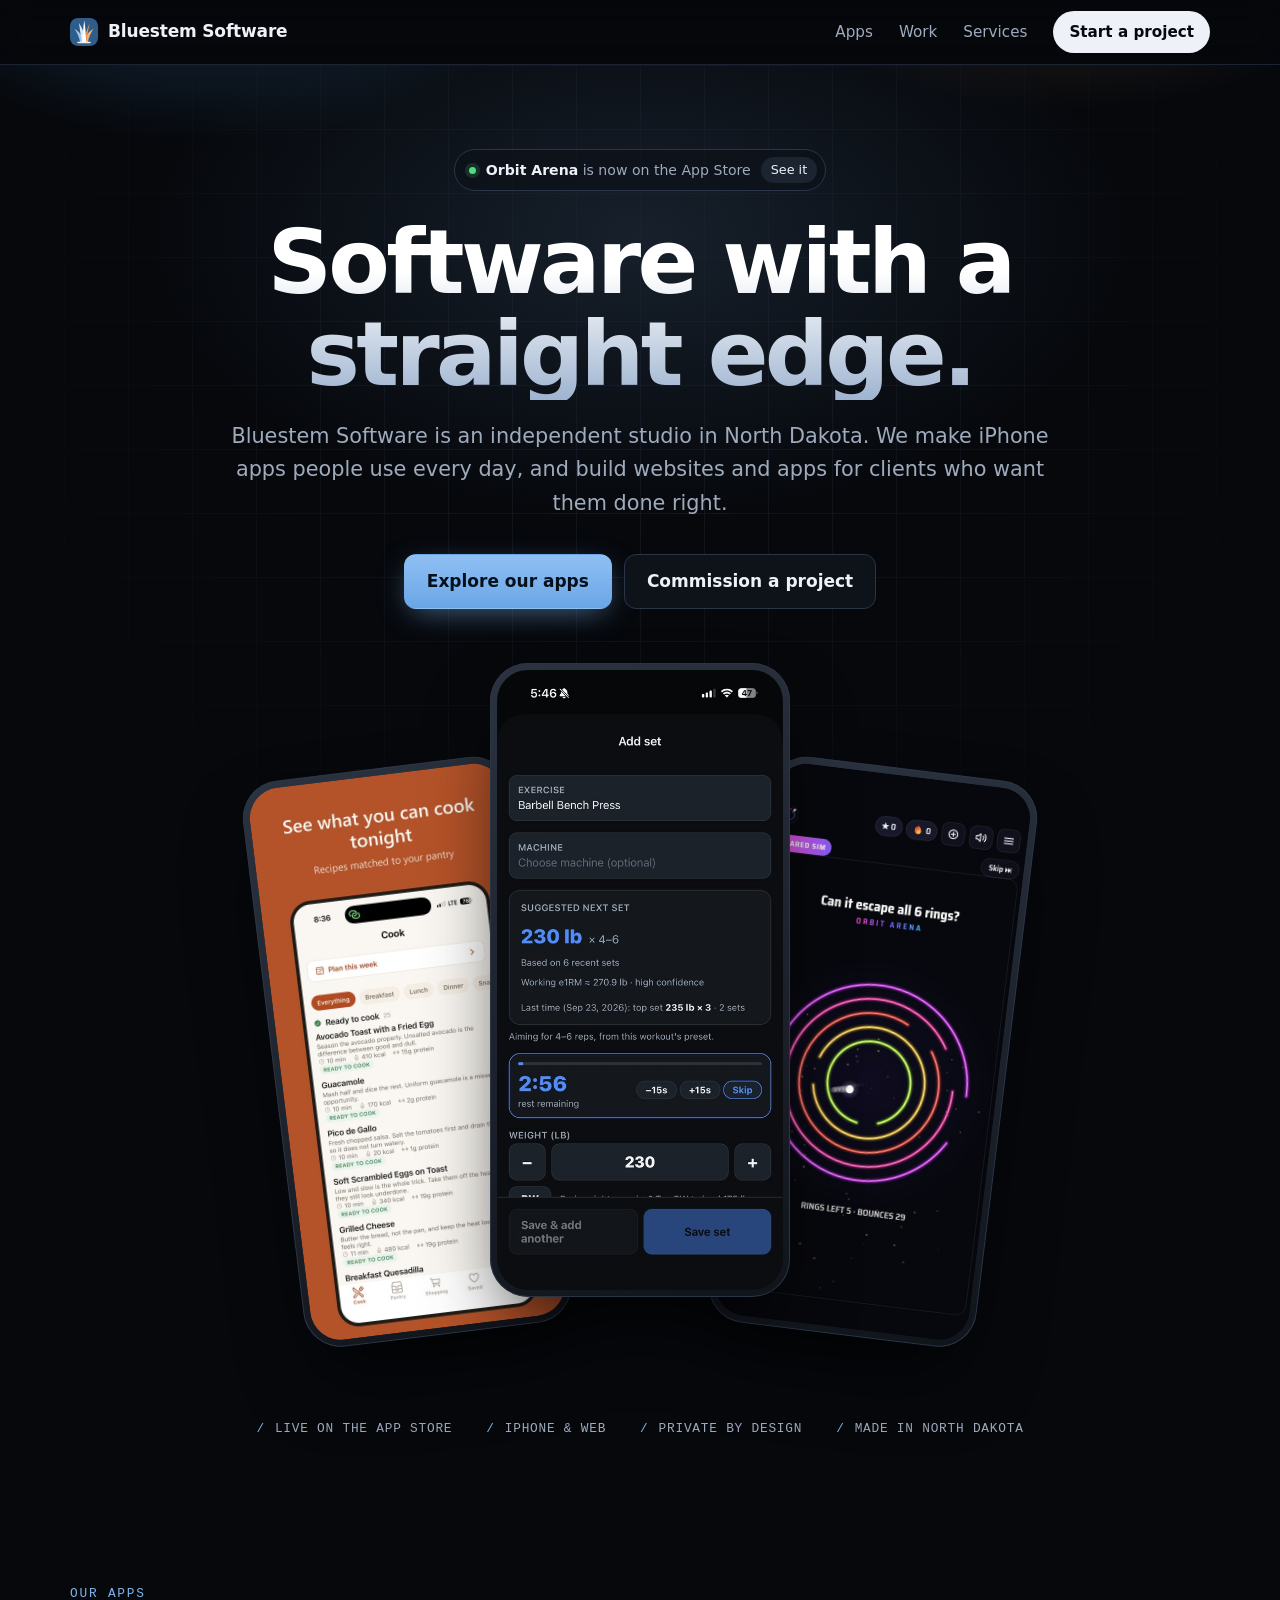
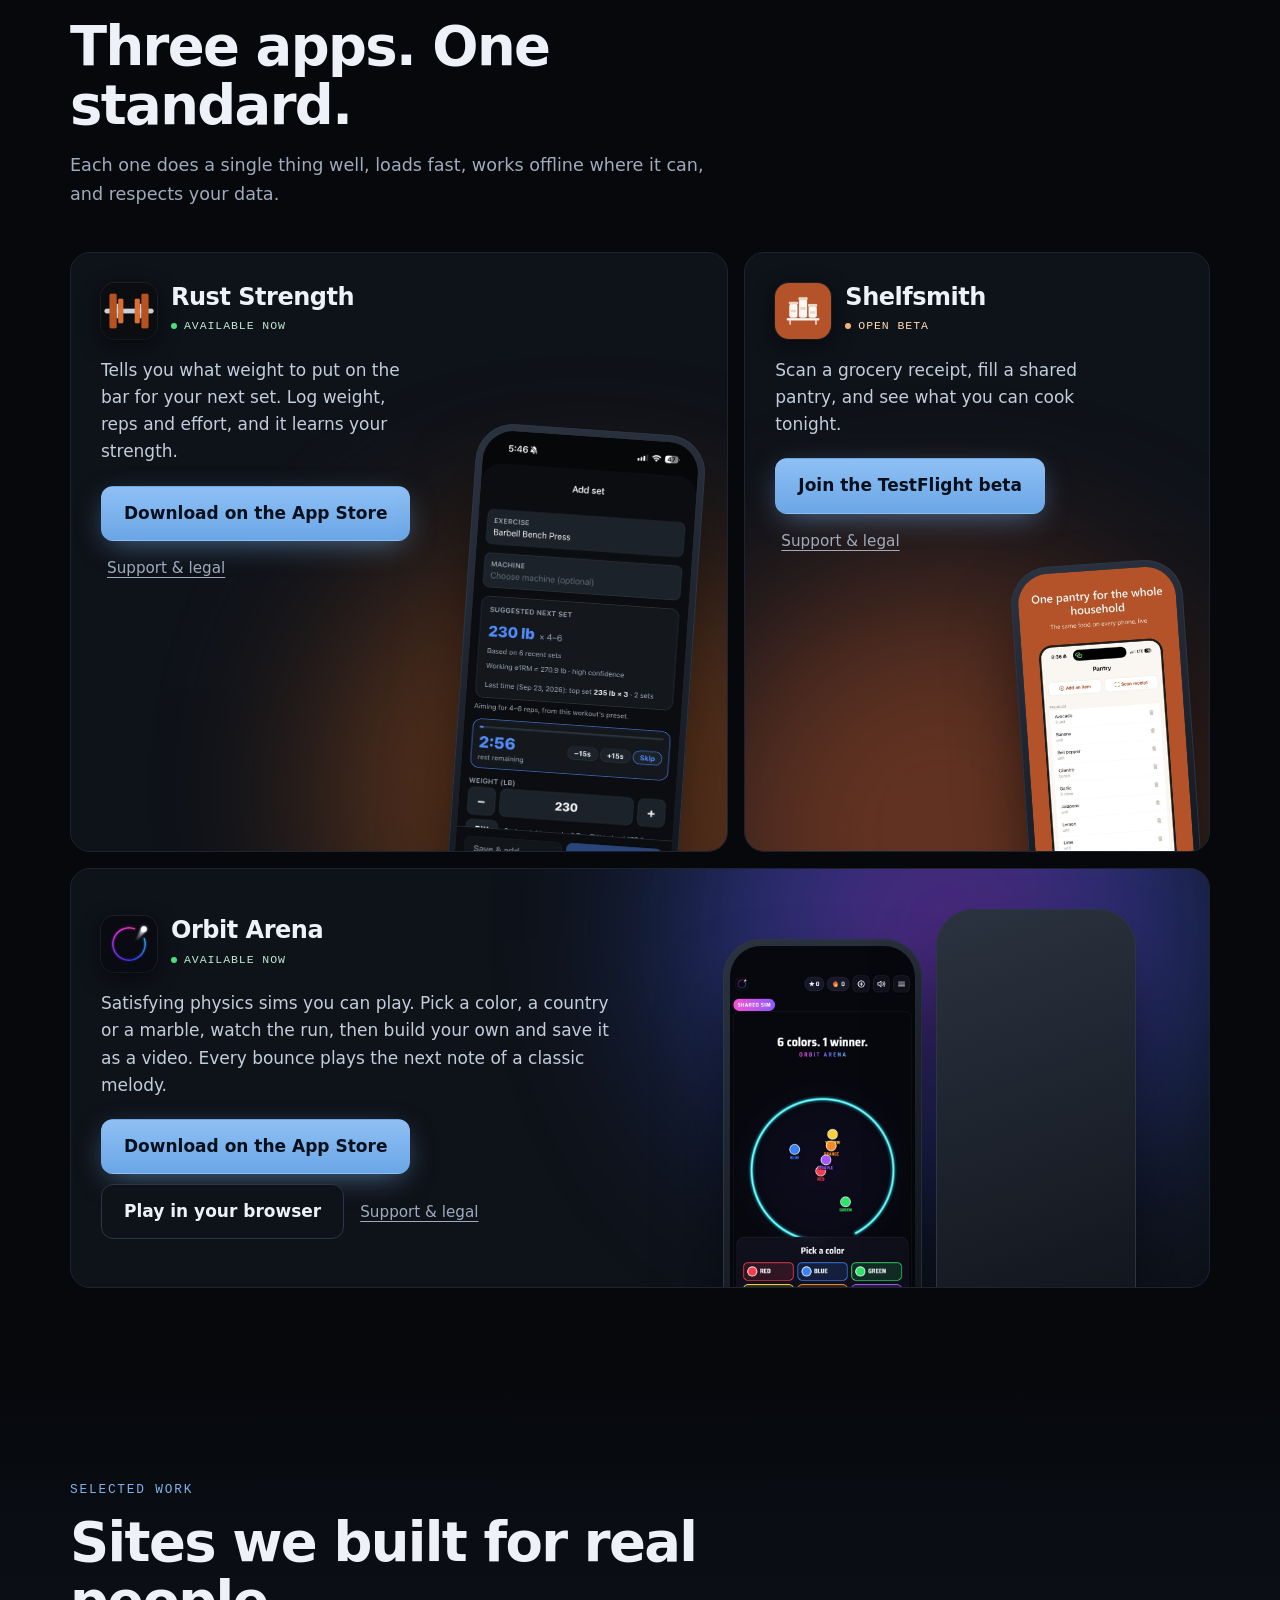
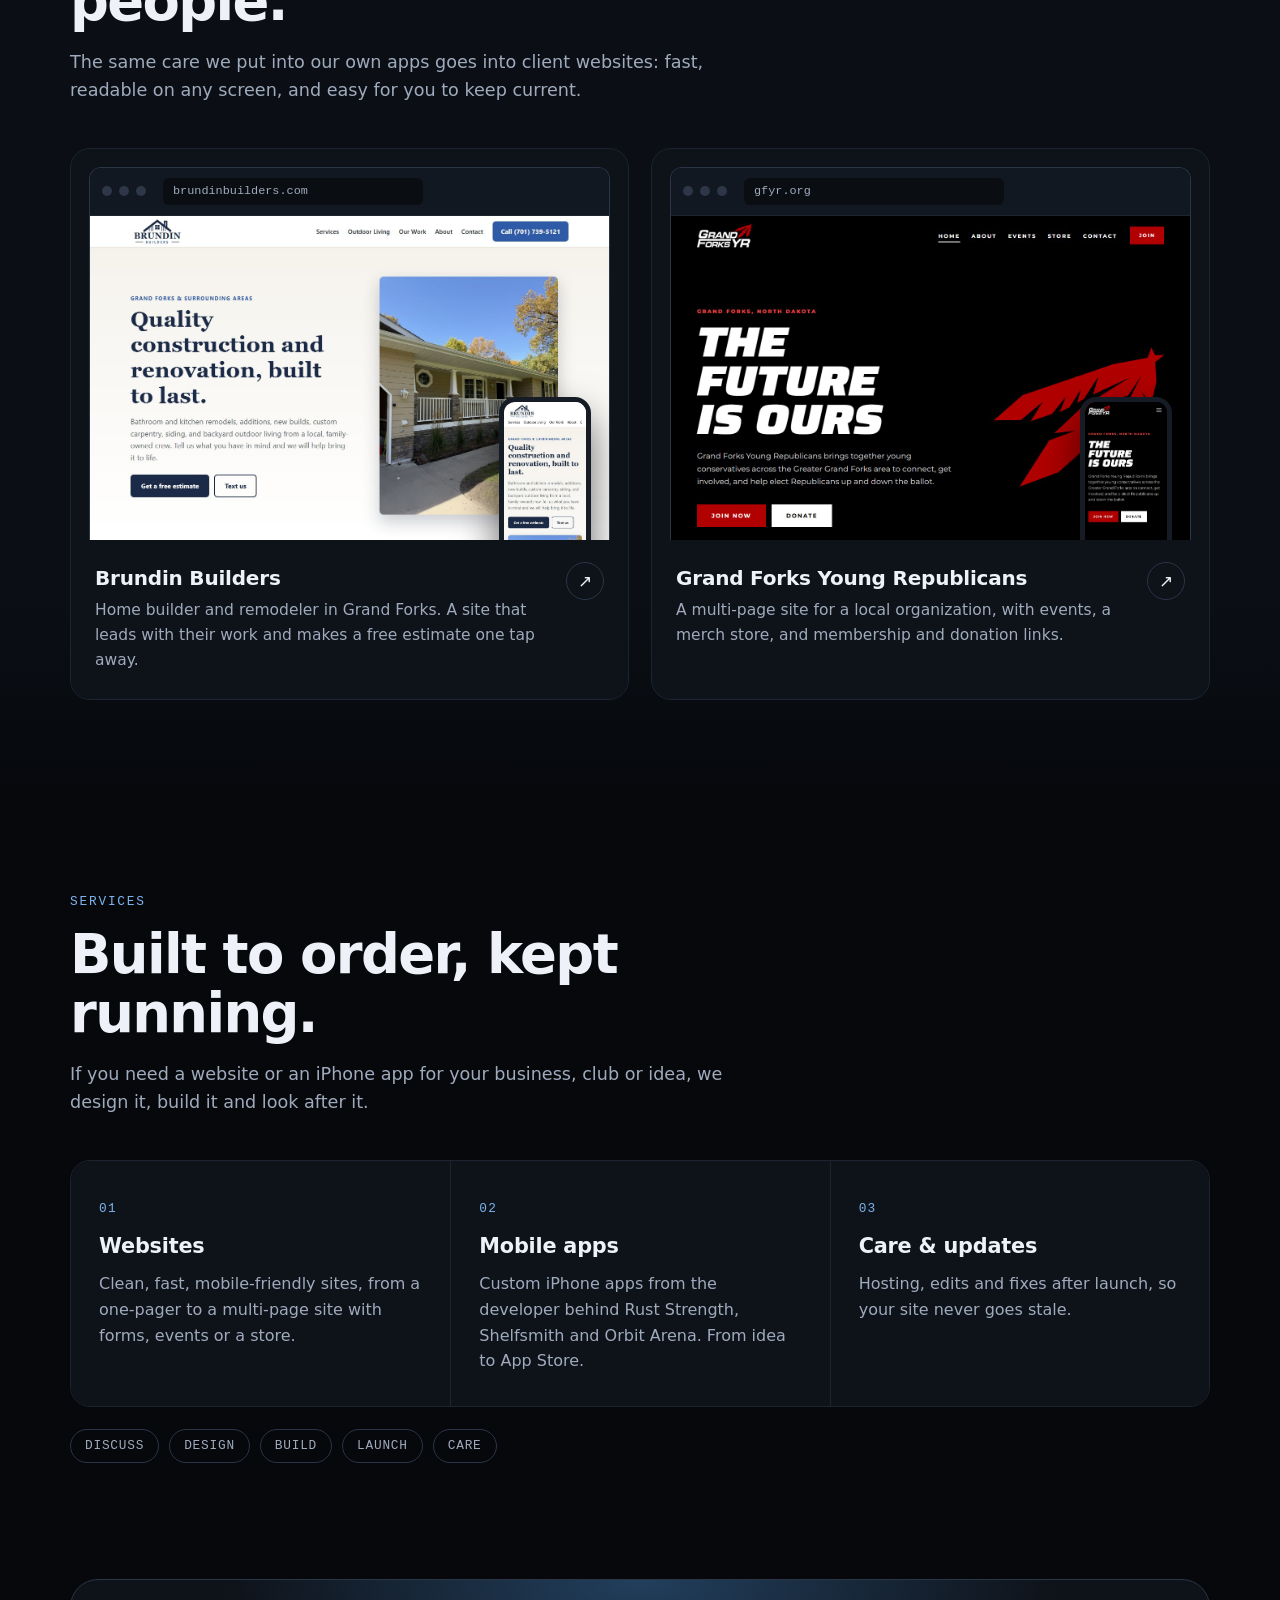
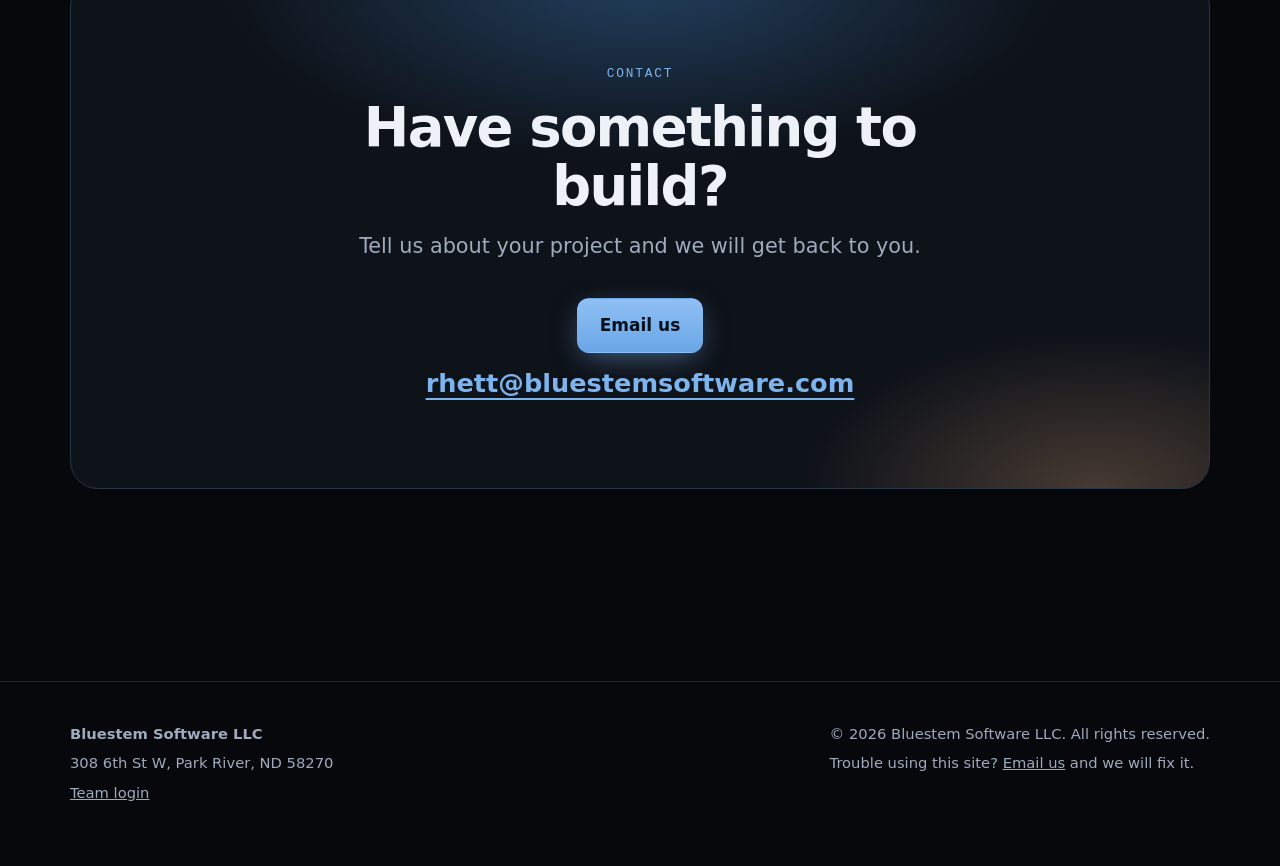
==== commit 00bbfb88: "Add Team login link to the footer" ====
--- a/index.html
+++ b/index.html
@@ -5,7 +5,10 @@
   <meta name="viewport" content="width=device-width, initial-scale=1">
   <title>Bluestem Software</title>
   <meta name="description" content="Bluestem Software LLC is an independent software studio in North Dakota. Rust Strength, Shelfsmith, Orbit Arena, and custom websites and apps for clients.">
-  <link rel="icon" href="favicon.svg" type="image/svg+xml">
+  <link rel="icon" href="/favicon.ico" sizes="48x48">
+  <link rel="icon" href="/favicon.svg" type="image/svg+xml" sizes="any">
+  <link rel="icon" href="/icon-192.png" type="image/png" sizes="192x192">
+  <link rel="apple-touch-icon" href="/apple-touch-icon.png">
   <link rel="canonical" href="https://bluestemsoftware.com/">
   <meta property="og:type" content="website">
   <meta property="og:title" content="Bluestem Software">
@@ -57,7 +60,7 @@
             <span class="glow"></span>
             <div class="app-head"><img loading="lazy" decoding="async" src="assets/icon-rust-strength.png" alt="Rust Strength app icon" width="56" height="56"><div><h3>Rust Strength</h3><span class="status">Available now</span></div></div>
             <p>Tells you what weight to put on the bar for your next set. Log weight, reps and effort, and it learns your strength.</p>
-            <div class="row"><a class="btn primary" href="https://apps.apple.com/us/app/rust-strength/id6811736131">Download on the App Store<span class="sr"> for Rust Strength</span></a><a class="ghost" href="https://lindellrhett-gif.github.io/rust-strength/">Support &amp; legal<span class="sr"> for Rust Strength</span></a></div>
+            <div class="row"><a class="btn primary" href="https://apps.apple.com/us/app/rust-strength/id6811736131">Download on the App Store<span class="sr"> for Rust Strength</span></a><a class="ghost" href="rust-strength/">Support &amp; legal<span class="sr"> for Rust Strength</span></a></div>
             <div class="phone shot"><img loading="lazy" decoding="async" src="assets/rs-suggestion.jpg" alt="" width="520" height="1127"></div>
           </article>
 
@@ -65,7 +68,7 @@
             <span class="glow"></span>
             <div class="app-head"><img loading="lazy" decoding="async" src="assets/icon-shelfsmith.png" alt="Shelfsmith app icon" width="56" height="56"><div><h3>Shelfsmith</h3><span class="status beta">Open beta</span></div></div>
             <p>Scan a grocery receipt, fill a shared pantry, and see what you can cook tonight.</p>
-            <div class="row"><a class="btn primary" href="https://testflight.apple.com/join/tEdnNdDY">Join the TestFlight beta</a><a class="ghost" href="https://lindellrhett-gif.github.io/shelfsmith/site/">Support &amp; legal<span class="sr"> for Shelfsmith</span></a></div>
+            <div class="row"><a class="btn primary" href="https://testflight.apple.com/join/tEdnNdDY">Join the TestFlight beta</a><a class="ghost" href="shelfsmith/">Support &amp; legal<span class="sr"> for Shelfsmith</span></a></div>
             <div class="phone shot"><img loading="lazy" decoding="async" src="assets/ss-pantry.jpg" alt="" width="520" height="1130"></div>
           </article>
 
@@ -138,7 +141,7 @@
 
   <footer>
     <div class="wrap">
-      <div><p><strong>Bluestem Software LLC</strong></p><p>308 6th St W, Park River, ND 58270</p></div>
+      <div><p><strong>Bluestem Software LLC</strong></p><p>308 6th St W, Park River, ND 58270</p><p><a href="https://crm.bluestemsoftware.com" rel="nofollow">Team login</a></p></div>
       <div><p>&copy; <span id="y">2026</span> Bluestem Software LLC. All rights reserved.</p><p>Trouble using this site? <a href="mailto:rhett@bluestemsoftware.com?subject=Website%20accessibility">Email us</a> and we will fix it.</p></div>
     </div>
   </footer>
